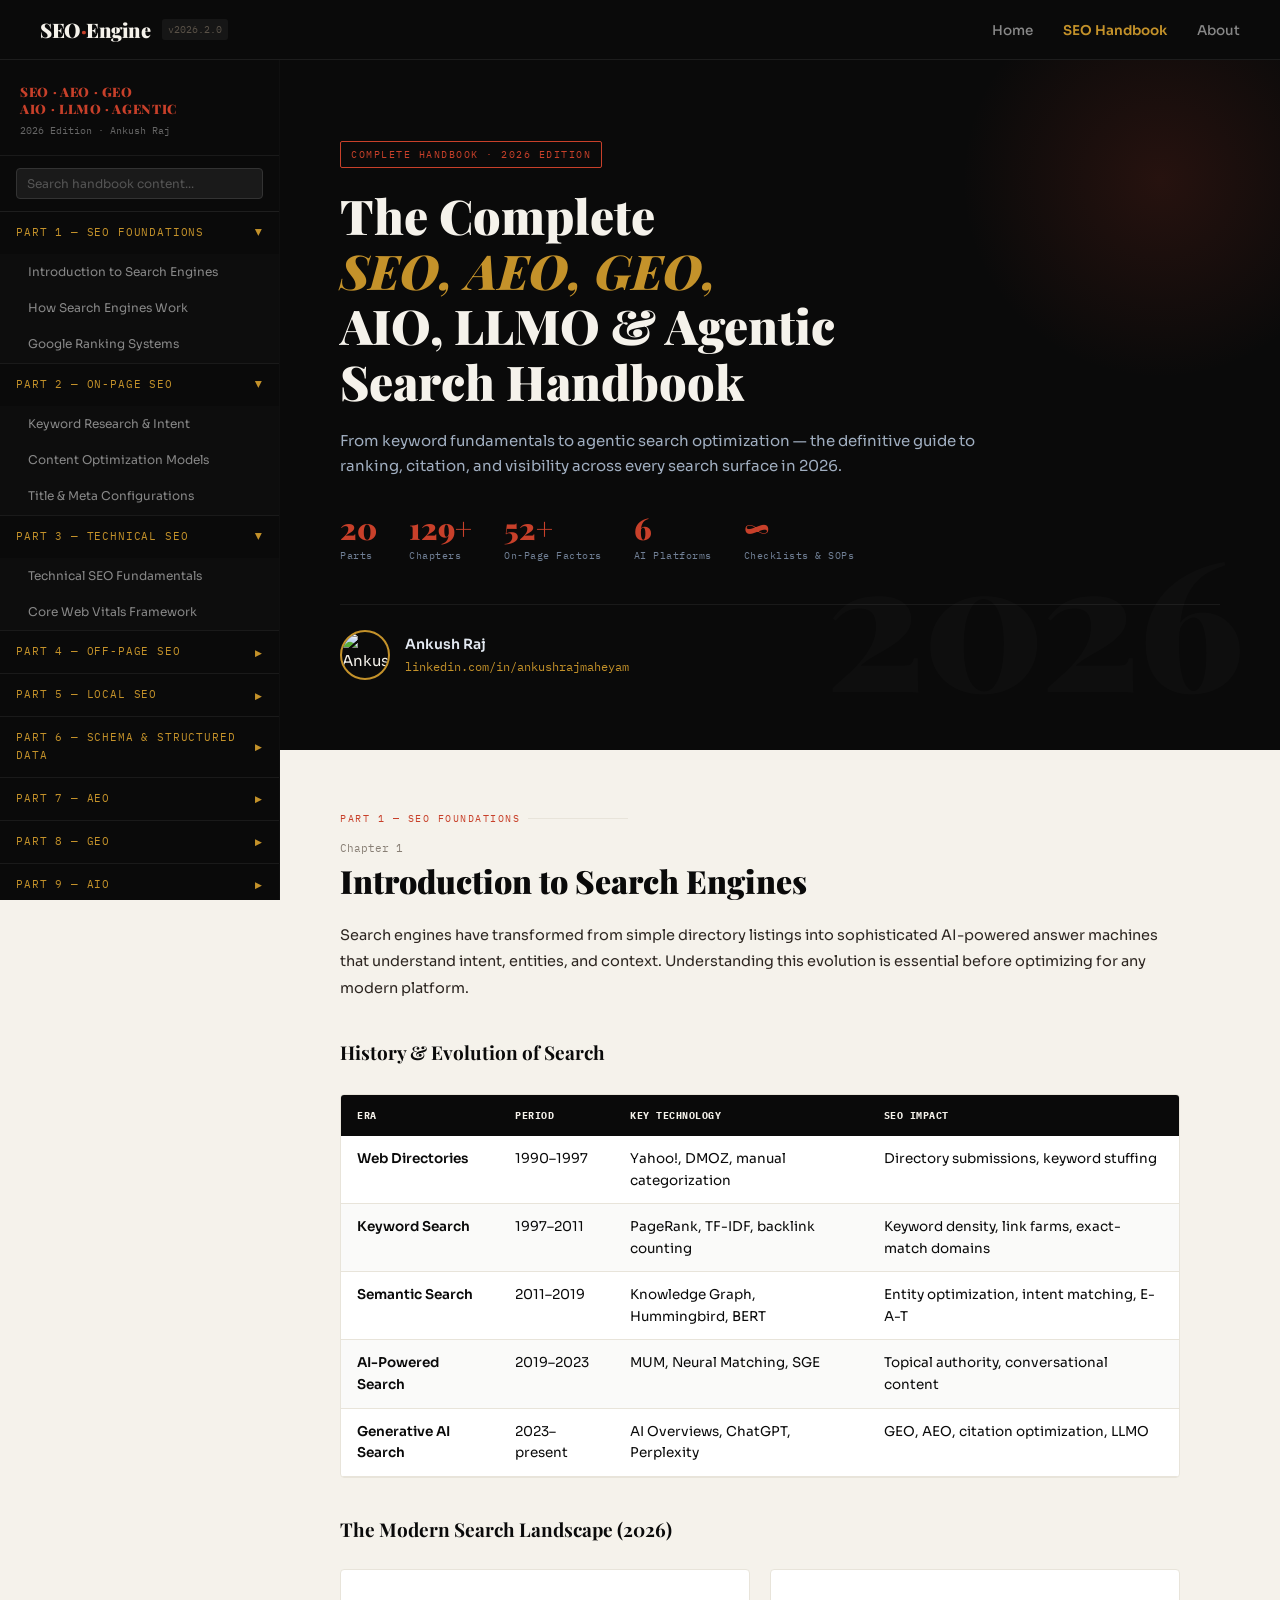
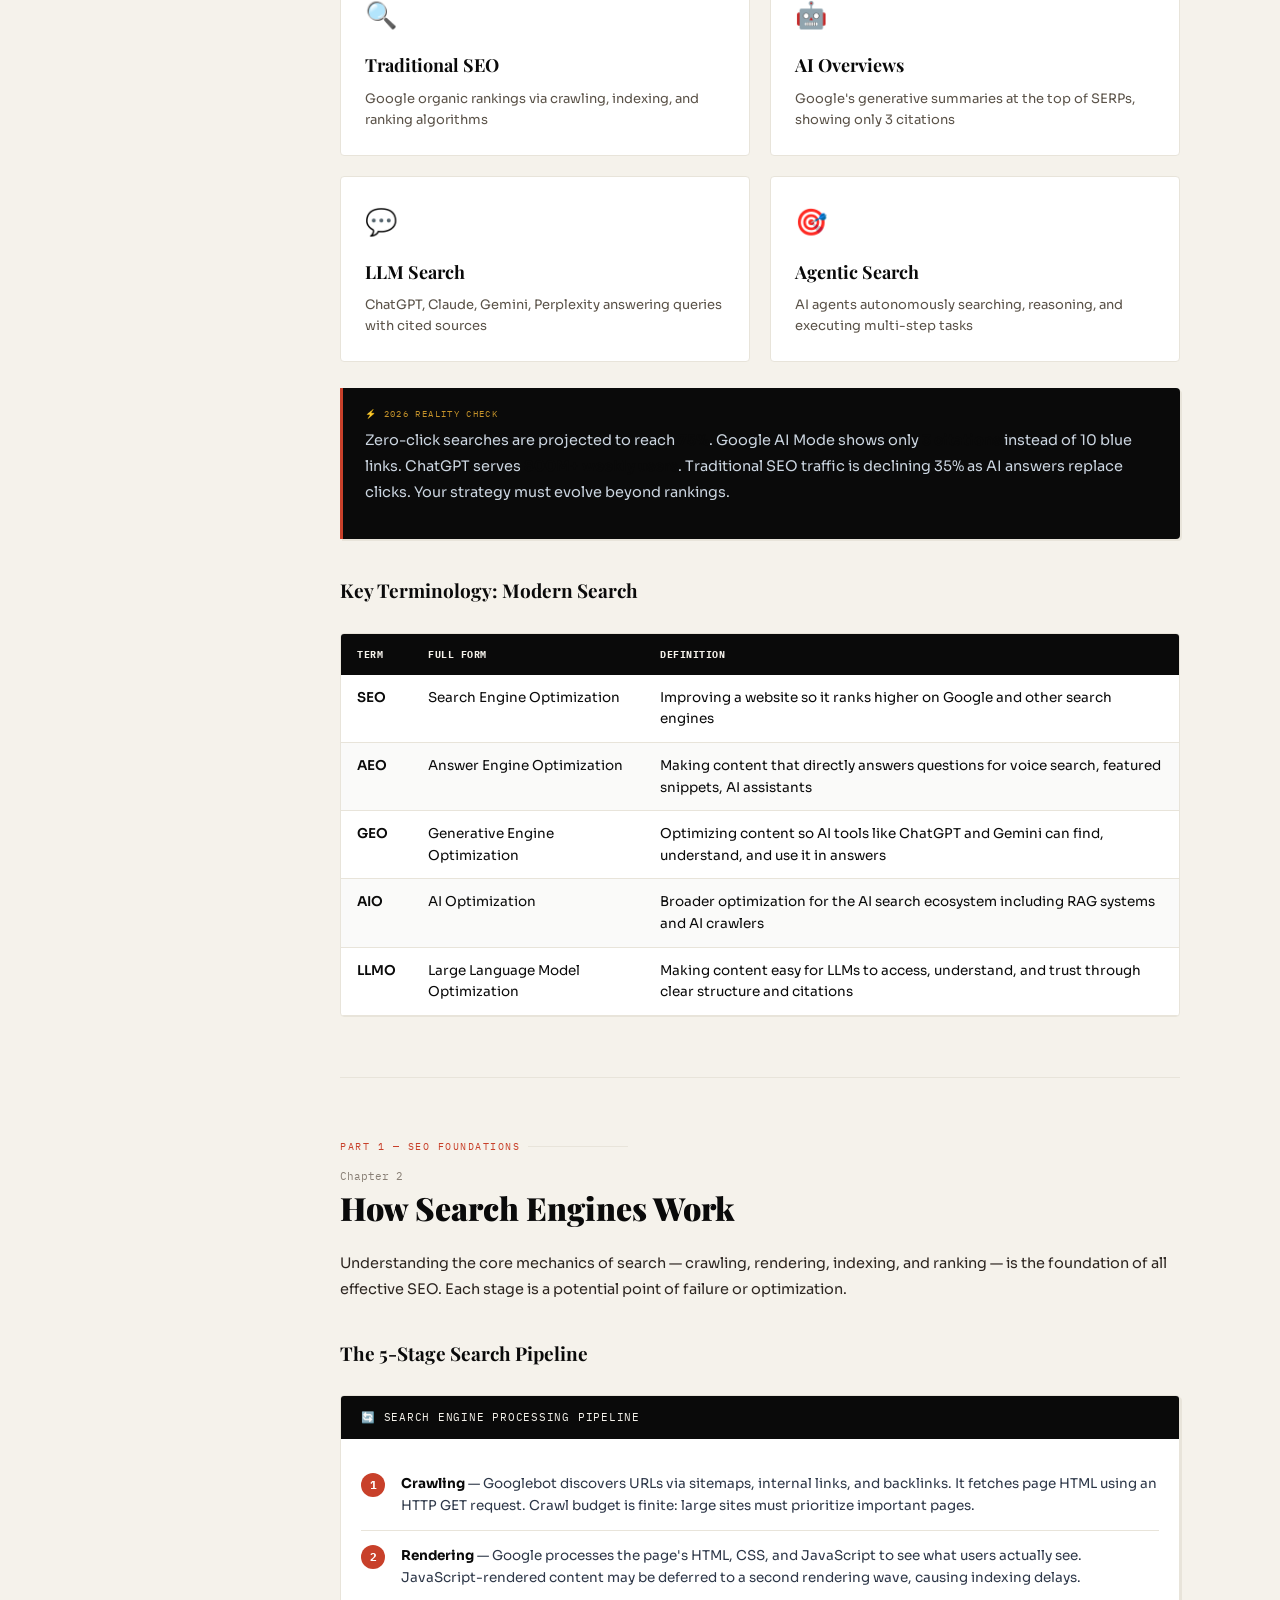
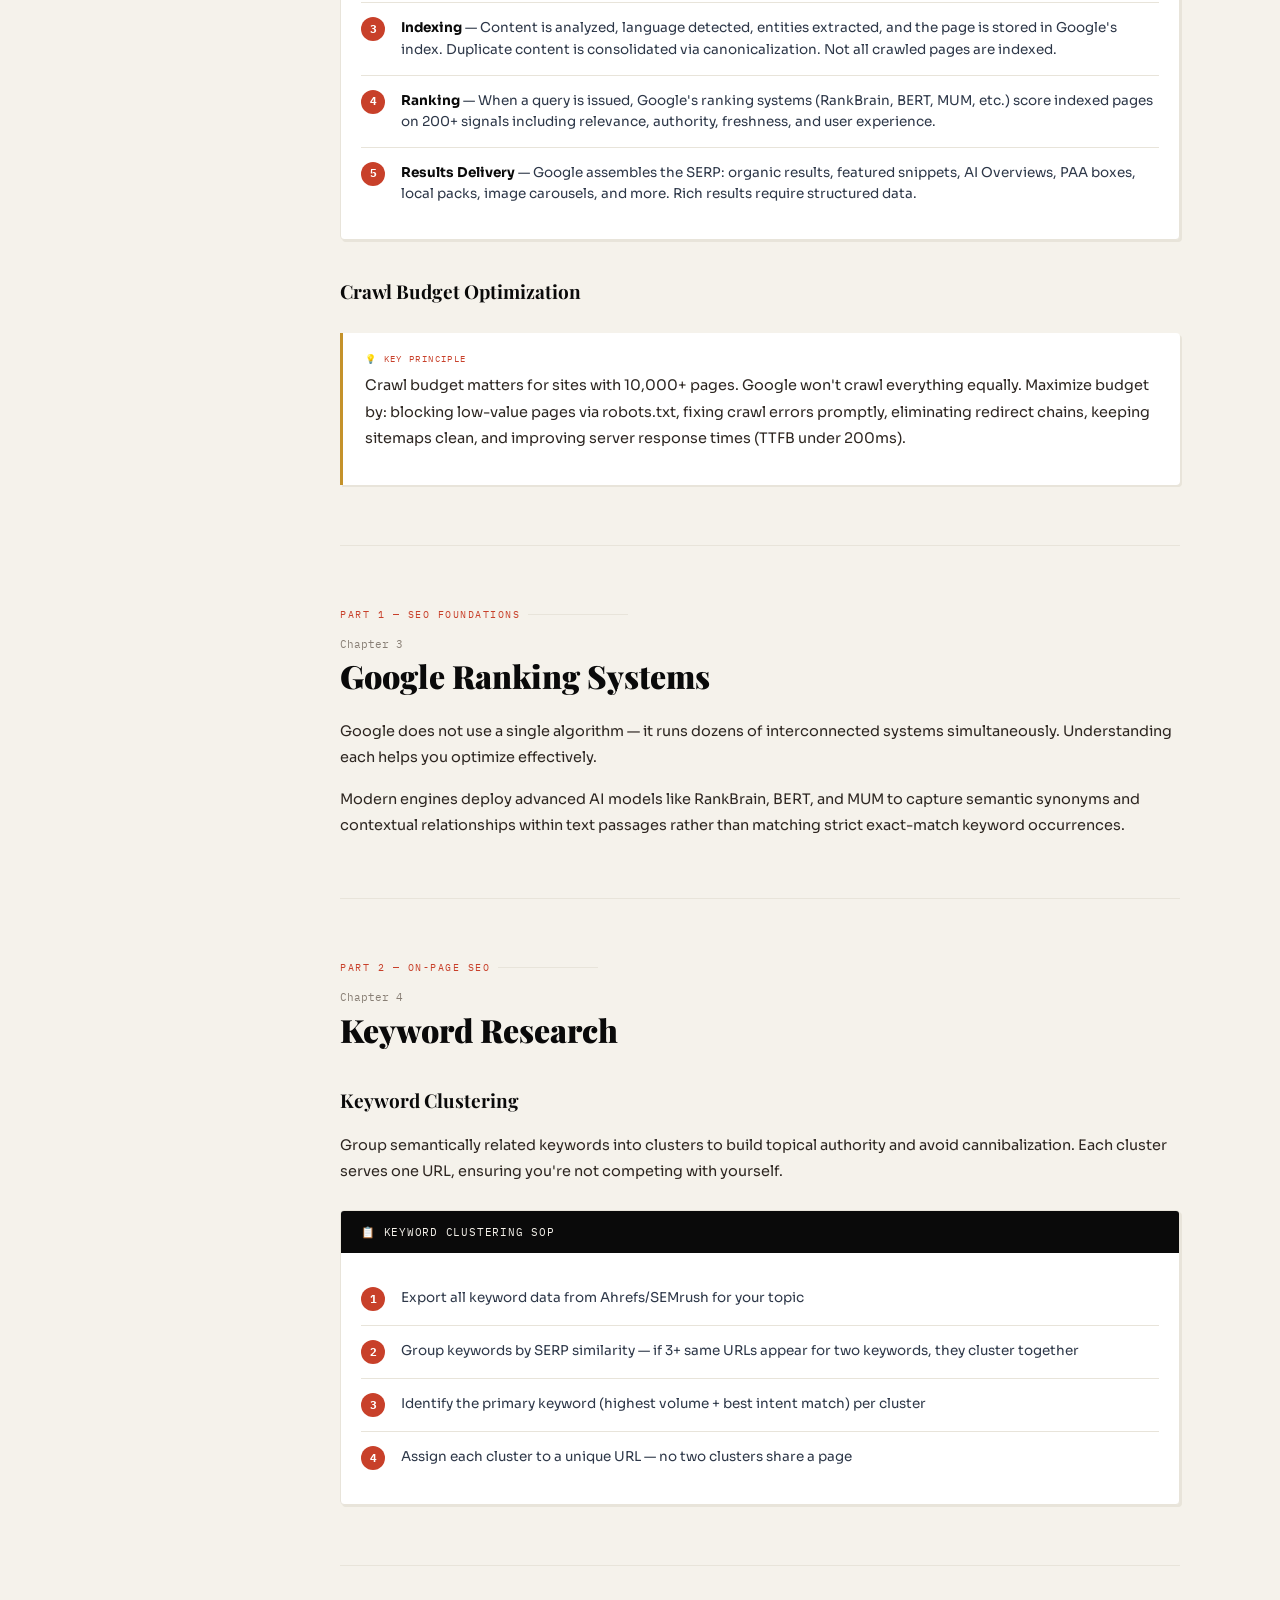
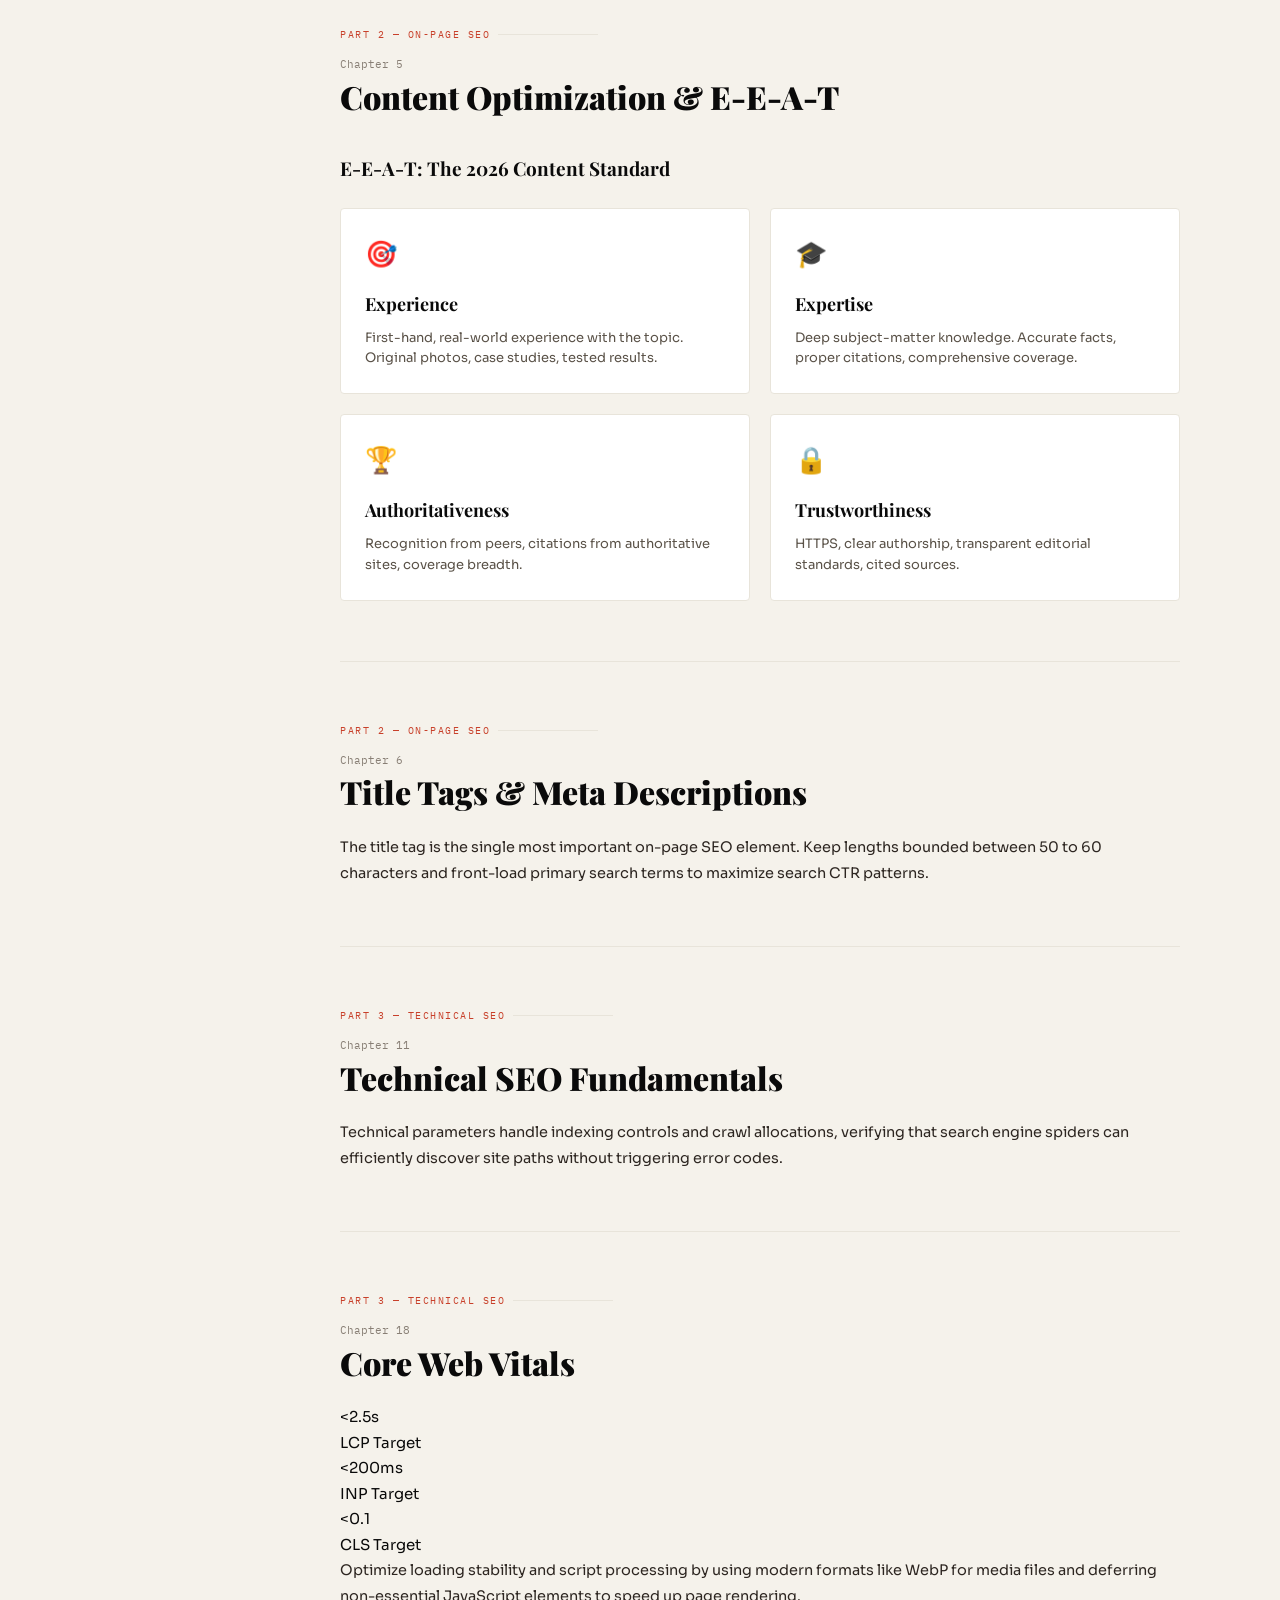
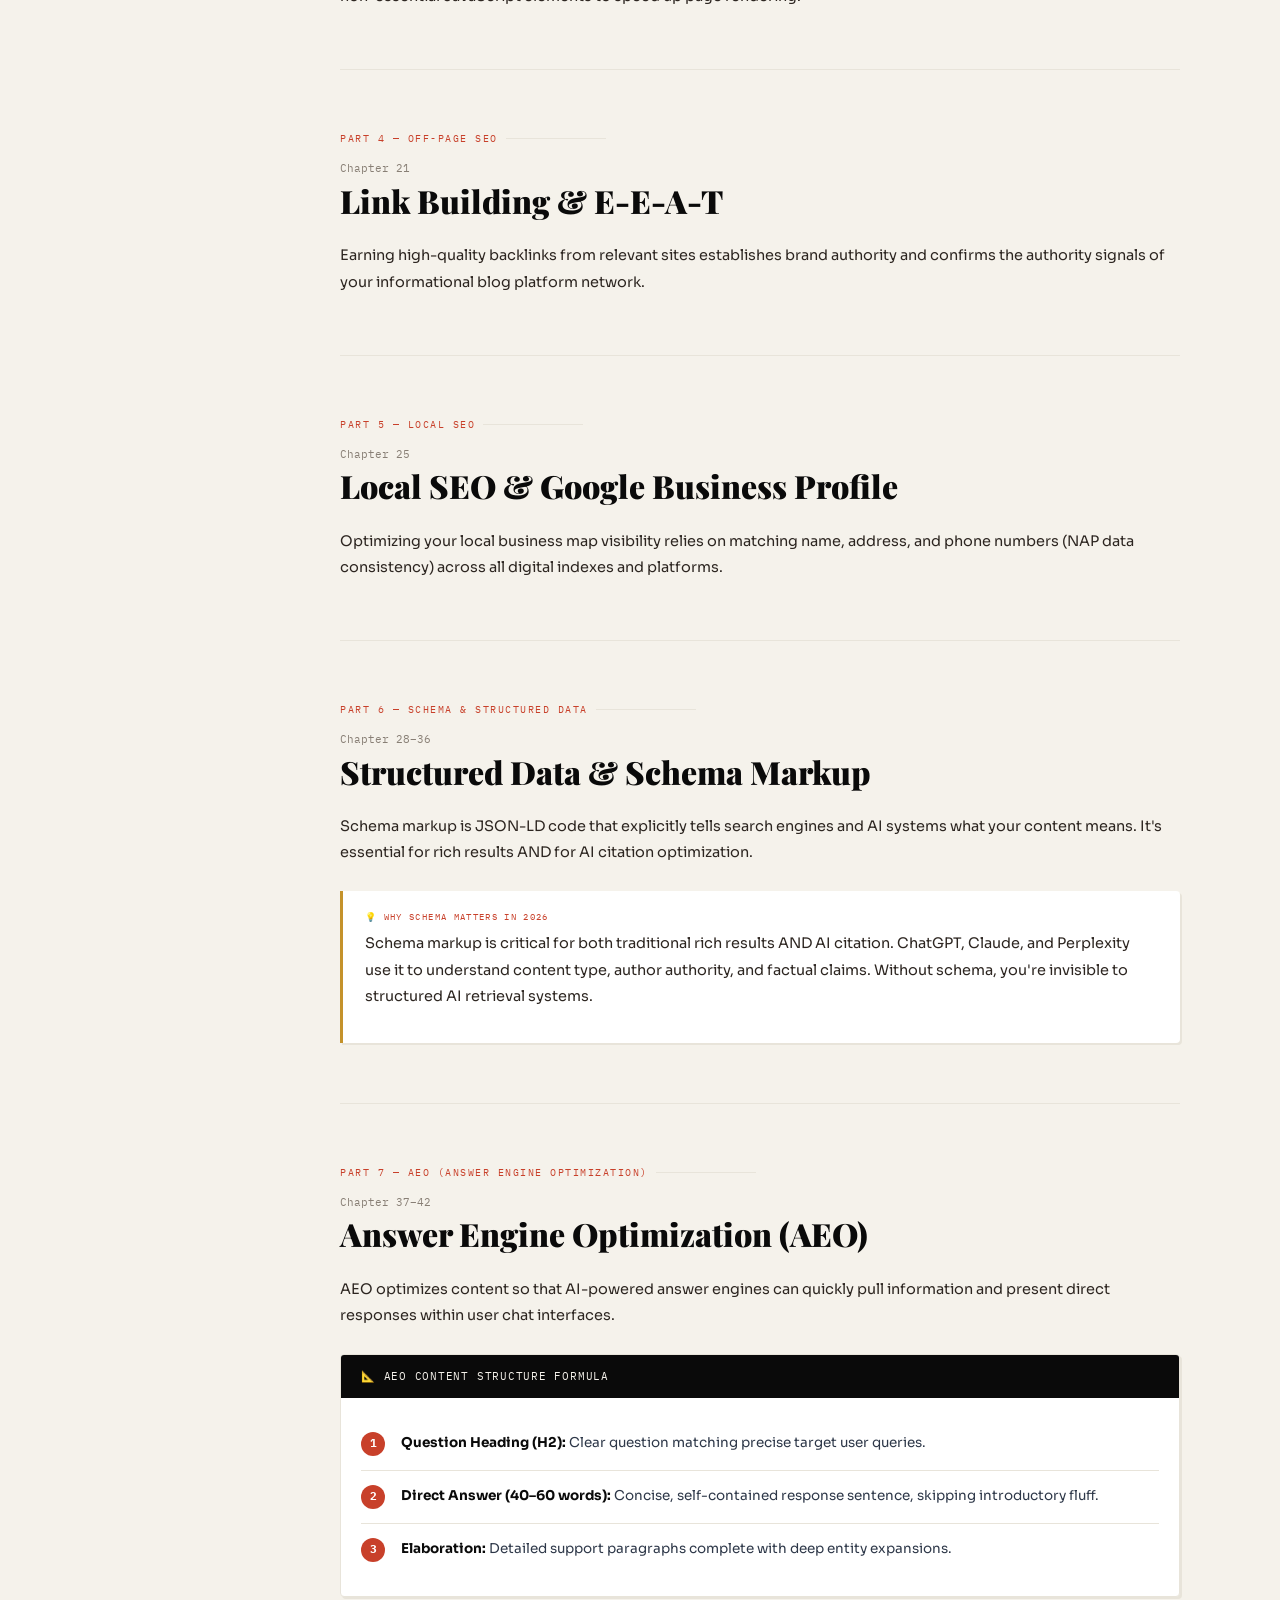
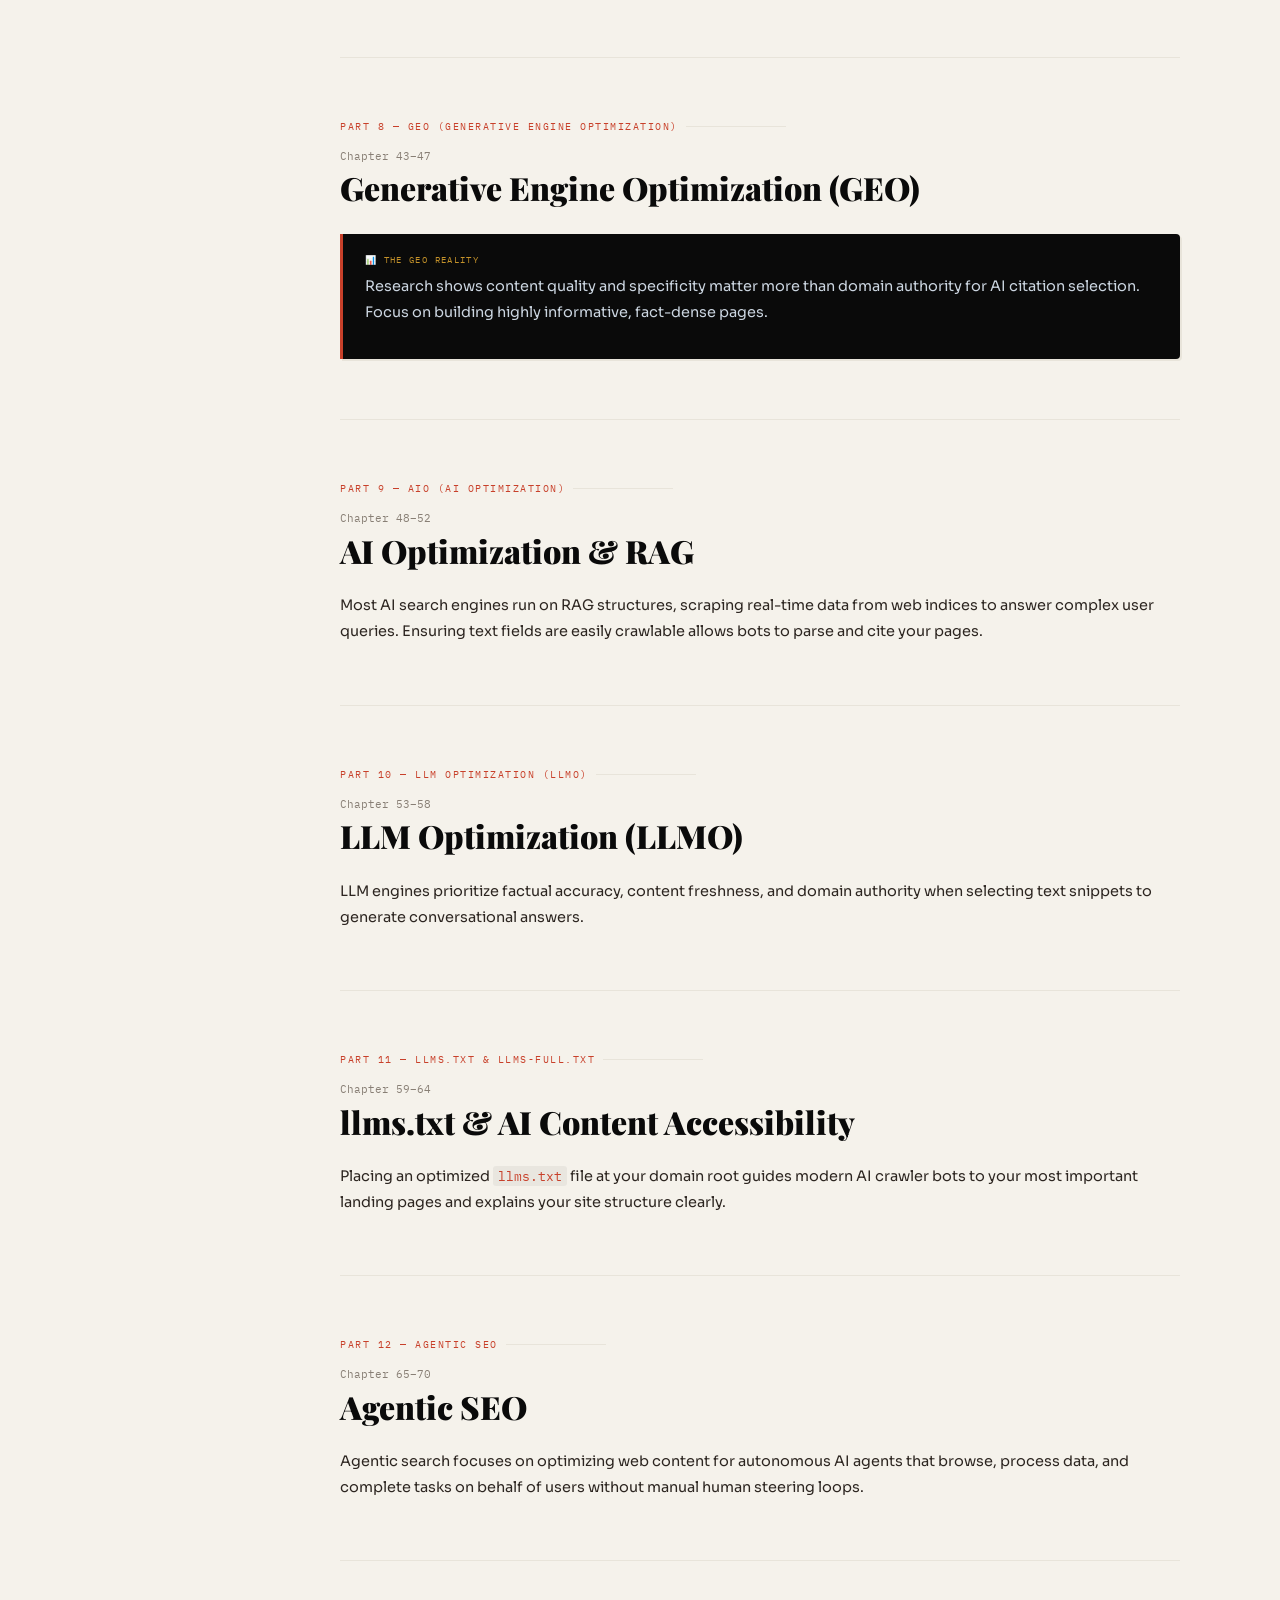
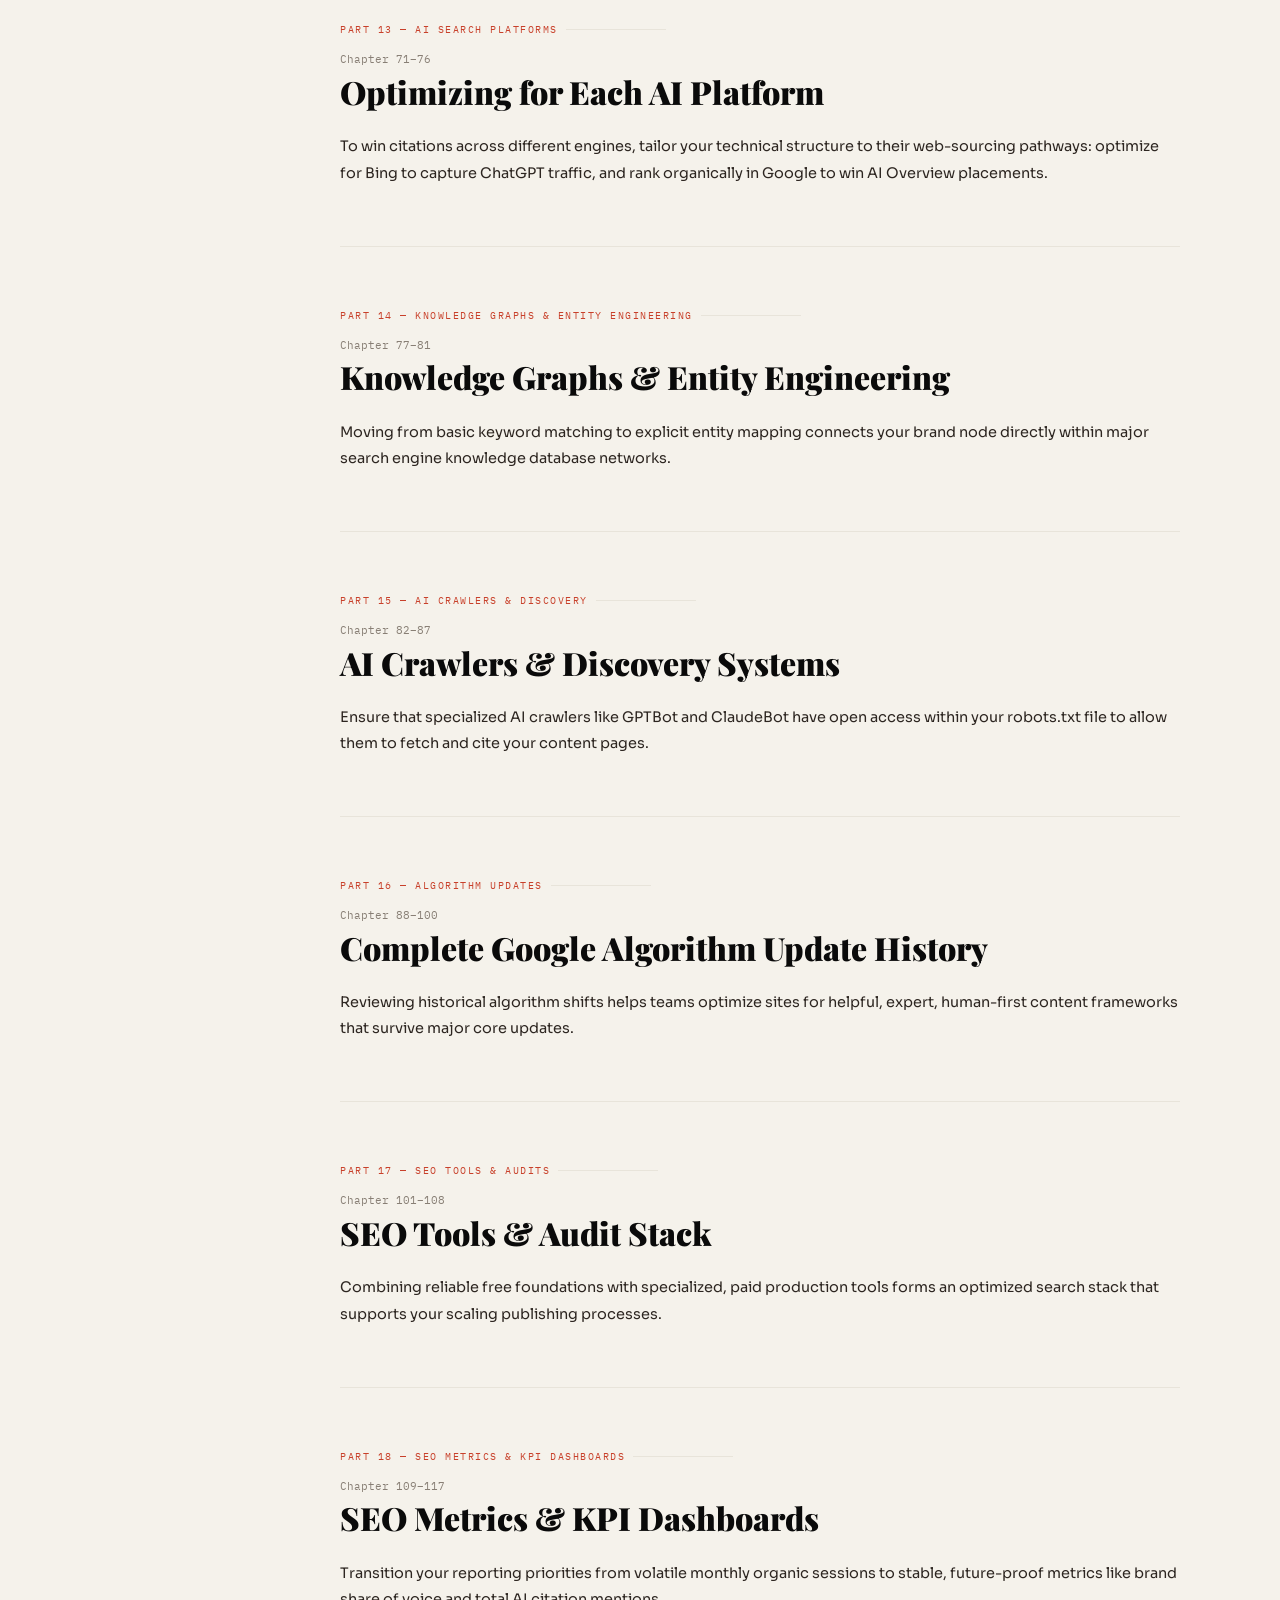
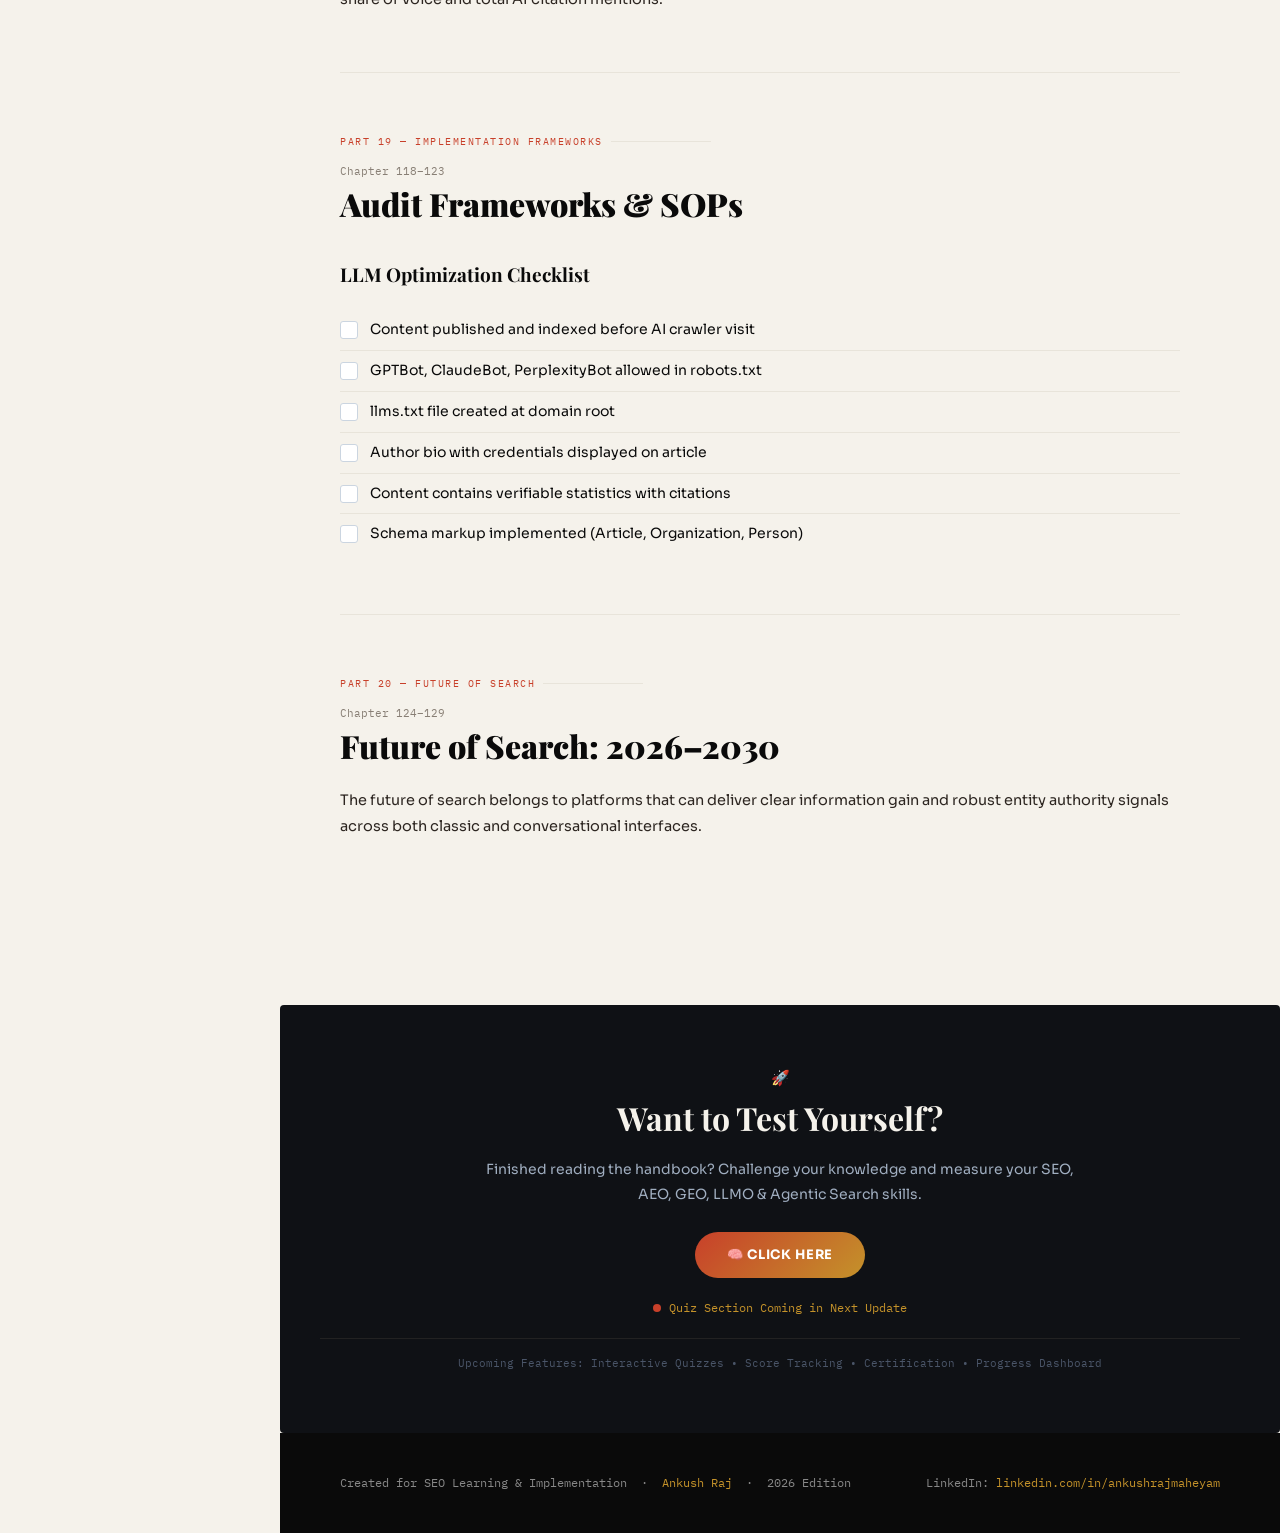
==== seo-handbook.html @ 00f5a918 "change theme" ====
<!DOCTYPE html>
<html lang="en">
<head>
    <meta charset="UTF-8">
    <meta name="viewport" content="width=device-width, initial-scale=1.0">
    <title>The Complete SEO, AEO, GEO, AIO, LLMO & Agentic Search Handbook 2026 | Ankush Raj</title>
    <link href="https://fonts.googleapis.com/css2?family=Playfair+Display:ital,wght@0,400;0,700;0,900;1,400&family=IBM+Plex+Mono:wght@400;500&family=Sora:wght@300;400;500;600;700&display=swap" rel="stylesheet">
    <link rel="stylesheet" href="style.css">
</head>
<body class="handbook-page">

    <div id="progress-bar"></div>

    <nav class="global-navbar">
        <div class="nav-brand-group">
            <span class="nav-logo-text">SEO<span class="dot">·</span>Engine</span>
            <span class="nav-version">v2026.2.0</span>
        </div>
        <ul class="global-nav-links">
            <li><a href="index.html" class="global-nav-item">Home</a></li>
            <li><a href="seo-handbook.html" class="global-nav-item active">SEO Handbook</a></li>
            <li><a href="index.html#about-section" class="global-nav-item">About</a></li>
        </ul>
    </nav>

    <button id="menu-toggle" aria-label="Toggle Side Menu Links">
        <span></span><span></span><span></span>
    </button>

    <nav id="sidebar">
        <div class="sidebar-brand">
            <div class="brand-title">SEO · AEO · GEO<br>AIO · LLMO · Agentic</div>
            <div class="brand-sub">2026 Edition · Ankush Raj</div>
        </div>

        <div class="search-box">
            <input type="text" id="search-input" placeholder="Search handbook content..." autocomplete="off">
        </div>

        <div class="nav-section" id="nav-section"></div>

        <div class="sidebar-footer">
            <a href="https://www.linkedin.com/in/ankushrajmaheyam/" target="_blank">Ankush Raj</a> · SEO Expert<br>
            Created for SEO Learning &amp; Implementation
        </div>
    </nav>

    <div id="main">
        
        <section id="hero">
            <div class="hero-badge">Complete Handbook · 2026 Edition</div>
            <h1 class="hero-title">The Complete<br><em>SEO, AEO, GEO,</em><br>AIO, LLMO &amp; Agentic<br>Search Handbook</h1>
            <p class="hero-sub">From keyword fundamentals to agentic search optimization — the definitive guide to ranking, citation, and visibility across every search surface in 2026.</p>

            <div class="hero-stats">
                <div class="stat"><span class="stat-num">20</span><span class="stat-label">Parts</span></div>
                <div class="stat"><span class="stat-num">129+</span><span class="stat-label">Chapters</span></div>
                <div class="stat"><span class="stat-num">52+</span><span class="stat-label">On-Page Factors</span></div>
                <div class="stat"><span class="stat-num">6</span><span class="stat-label">AI Platforms</span></div>
                <div class="stat"><span class="stat-num">∞</span><span class="stat-label">Checklists &amp; SOPs</span></div>
            </div>

            <div class="hero-author">
                <div class="author-avatar">
                    <img src="https://media.licdn.com/dms/image/v2/D5603AQFAvQRUrhiC1w/profile-displayphoto-crop_800_800/B56ZiJwnmGHUAQ-/0/1754657882641?e=1782345600&v=beta&t=8ea264BPOwIt6_kTReUZCc2hQe7GClLJiHCP5jzq6Fw" alt="Ankush Raj" class="author-image">
                </div>
                <div class="author-info">
                    <div class="author-name">Ankush Raj</div>
                    <a class="author-link" href="https://www.linkedin.com/in/ankushrajmaheyam/" target="_blank">linkedin.com/in/ankushrajmaheyam</a>
                </div>
            </div>
        </section>

        <div id="content">

            <div class="chapter" id="ch1" data-part="1" data-title="Introduction to Search Engines">
                <div class="part-label">Part 1 — SEO Foundations</div>
                <div class="chapter-num">Chapter 1</div>
                <h2 class="chapter-title">Introduction to Search Engines</h2>
                <p>Search engines have transformed from simple directory listings into sophisticated AI-powered answer machines that understand intent, entities, and context. Understanding this evolution is essential before optimizing for any modern platform.</p>

                <h3>History &amp; Evolution of Search</h3>
                <div class="table-wrap">
                    <table>
                        <thead><tr><th>Era</th><th>Period</th><th>Key Technology</th><th>SEO Impact</th></tr></thead>
                        <tbody>
                            <tr><td>Web Directories</td><td>1990–1997</td><td>Yahoo!, DMOZ, manual categorization</td><td>Directory submissions, keyword stuffing</td></tr>
                            <tr><td>Keyword Search</td><td>1997–2011</td><td>PageRank, TF-IDF, backlink counting</td><td>Keyword density, link farms, exact-match domains</td></tr>
                            <tr><td>Semantic Search</td><td>2011–2019</td><td>Knowledge Graph, Hummingbird, BERT</td><td>Entity optimization, intent matching, E-A-T</td></tr>
                            <tr><td>AI-Powered Search</td><td>2019–2023</td><td>MUM, Neural Matching, SGE</td><td>Topical authority, conversational content</td></tr>
                            <tr><td>Generative AI Search</td><td>2023–present</td><td>AI Overviews, ChatGPT, Perplexity</td><td>GEO, AEO, citation optimization, LLMO</td></tr>
                        </tbody>
                    </table>
                </div>

                <h3>The Modern Search Landscape (2026)</h3>
                <div class="card-grid">
                    <div class="card"><div class="card-icon">🔍</div><div class="card-title">Traditional SEO</div><div class="card-desc">Google organic rankings via crawling, indexing, and ranking algorithms</div></div>
                    <div class="card"><div class="card-icon">🤖</div><div class="card-title">AI Overviews</div><div class="card-desc">Google's generative summaries at the top of SERPs, showing only 3 citations</div></div>
                    <div class="card"><div class="card-icon">💬</div><div class="card-title">LLM Search</div><div class="card-desc">ChatGPT, Claude, Gemini, Perplexity answering queries with cited sources</div></div>
                    <div class="card"><div class="card-icon">🎯</div><div class="card-title">Agentic Search</div><div class="card-desc">AI agents autonomously searching, reasoning, and executing multi-step tasks</div></div>
                </div>

                <div class="callout ink">
                    <div class="callout-label">⚡ 2026 Reality Check</div>
                    <p>Zero-click searches are projected to reach <strong>75%</strong>. Google AI Mode shows only <strong>3 citations</strong> instead of 10 blue links. ChatGPT serves <strong>800M+ weekly users</strong>. Traditional SEO traffic is declining 35% as AI answers replace clicks. Your strategy must evolve beyond rankings.</p>
                </div>

                <h3>Key Terminology: Modern Search</h3>
                <div class="table-wrap">
                    <table>
                        <thead><tr><th>Term</th><th>Full Form</th><th>Definition</th></tr></thead>
                        <tbody>
                            <tr><td>SEO</td><td>Search Engine Optimization</td><td>Improving a website so it ranks higher on Google and other search engines</td></tr>
                            <tr><td>AEO</td><td>Answer Engine Optimization</td><td>Making content that directly answers questions for voice search, featured snippets, AI assistants</td></tr>
                            <tr><td>GEO</td><td>Generative Engine Optimization</td><td>Optimizing content so AI tools like ChatGPT and Gemini can find, understand, and use it in answers</td></tr>
                            <tr><td>AIO</td><td>AI Optimization</td><td>Broader optimization for the AI search ecosystem including RAG systems and AI crawlers</td></tr>
                            <tr><td>LLMO</td><td>Large Language Model Optimization</td><td>Making content easy for LLMs to access, understand, and trust through clear structure and citations</td></tr>
                        </tbody>
                    </table>
                </div>
            </div>

            <div class="chapter" id="ch2" data-part="1" data-title="How Search Engines Work">
                <div class="part-label">Part 1 — SEO Foundations</div>
                <div class="chapter-num">Chapter 2</div>
                <h2 class="chapter-title">How Search Engines Work</h2>
                <p>Understanding the core mechanics of search — crawling, rendering, indexing, and ranking — is the foundation of all effective SEO. Each stage is a potential point of failure or optimization.</p>

                <h3>The 5-Stage Search Pipeline</h3>
                <div class="sop">
                    <div class="sop-header">🔄 Search Engine Processing Pipeline</div>
                    <div class="sop-body">
                        <div class="sop-step"><div class="sop-num">1</div><div class="sop-text"><strong>Crawling</strong> — Googlebot discovers URLs via sitemaps, internal links, and backlinks. It fetches page HTML using an HTTP GET request. Crawl budget is finite: large sites must prioritize important pages.</div></div>
                        <div class="sop-step"><div class="sop-num">2</div><div class="sop-text"><strong>Rendering</strong> — Google processes the page's HTML, CSS, and JavaScript to see what users actually see. JavaScript-rendered content may be deferred to a second rendering wave, causing indexing delays.</div></div>
                        <div class="sop-step"><div class="sop-num">3</div><div class="sop-text"><strong>Indexing</strong> — Content is analyzed, language detected, entities extracted, and the page is stored in Google's index. Duplicate content is consolidated via canonicalization. Not all crawled pages are indexed.</div></div>
                        <div class="sop-step"><div class="sop-num">4</div><div class="sop-text"><strong>Ranking</strong> — When a query is issued, Google's ranking systems (RankBrain, BERT, MUM, etc.) score indexed pages on 200+ signals including relevance, authority, freshness, and user experience.</div></div>
                        <div class="sop-step"><div class="sop-num">5</div><div class="sop-text"><strong>Results Delivery</strong> — Google assembles the SERP: organic results, featured snippets, AI Overviews, PAA boxes, local packs, image carousels, and more. Rich results require structured data.</div></div>
                    </div>
                </div>

                <h3>Crawl Budget Optimization</h3>
                <div class="callout gold">
                    <div class="callout-label">💡 Key Principle</div>
                    <p>Crawl budget matters for sites with 10,000+ pages. Google won't crawl everything equally. Maximize budget by: blocking low-value pages via robots.txt, fixing crawl errors promptly, eliminating redirect chains, keeping sitemaps clean, and improving server response times (TTFB under 200ms).</p>
                </div>
            </div>

            <div class="chapter" id="ch3" data-part="1" data-title="Google Ranking Systems">
                <div class="part-label">Part 1 — SEO Foundations</div>
                <div class="chapter-num">Chapter 3</div>
                <h2 class="chapter-title">Google Ranking Systems</h2>
                <p>Google does not use a single algorithm — it runs dozens of interconnected systems simultaneously. Understanding each helps you optimize effectively.</p>
                <p>Modern engines deploy advanced AI models like RankBrain, BERT, and MUM to capture semantic synonyms and contextual relationships within text passages rather than matching strict exact-match keyword occurrences.</p>
            </div>

            <div class="chapter" id="ch4" data-part="2" data-title="Keyword Research">
                <div class="part-label">Part 2 — On-Page SEO</div>
                <div class="chapter-num">Chapter 4</div>
                <h2 class="chapter-title">Keyword Research</h2>
                <h3>Keyword Clustering</h3>
                <p>Group semantically related keywords into clusters to build topical authority and avoid cannibalization. Each cluster serves one URL, ensuring you're not competing with yourself.</p>
                <div class="sop">
                    <div class="sop-header">📋 Keyword Clustering SOP</div>
                    <div class="sop-body">
                        <div class="sop-step"><div class="sop-num">1</div><div class="sop-text">Export all keyword data from Ahrefs/SEMrush for your topic</div></div>
                        <div class="sop-step"><div class="sop-num">2</div><div class="sop-text">Group keywords by SERP similarity — if 3+ same URLs appear for two keywords, they cluster together</div></div>
                        <div class="sop-step"><div class="sop-num">3</div><div class="sop-text">Identify the primary keyword (highest volume + best intent match) per cluster</div></div>
                        <div class="sop-step"><div class="sop-num">4</div><div class="sop-text">Assign each cluster to a unique URL — no two clusters share a page</div></div>
                    </div>
                </div>
            </div>

            <div class="chapter" id="ch5" data-part="2" data-title="Content Optimization &amp; E-E-A-T">
                <div class="part-label">Part 2 — On-Page SEO</div>
                <div class="chapter-num">Chapter 5</div>
                <h2 class="chapter-title">Content Optimization &amp; E-E-A-T</h2>
                <h3>E-E-A-T: The 2026 Content Standard</h3>
                <div class="card-grid">
                    <div class="card"><div class="card-icon">🎯</div><div class="card-title">Experience</div><div class="card-desc">First-hand, real-world experience with the topic. Original photos, case studies, tested results.</div></div>
                    <div class="card"><div class="card-icon">🎓</div><div class="card-title">Expertise</div><div class="card-desc">Deep subject-matter knowledge. Accurate facts, proper citations, comprehensive coverage.</div></div>
                    <div class="card"><div class="card-icon">🏆</div><div class="card-title">Authoritativeness</div><div class="card-desc">Recognition from peers, citations from authoritative sites, coverage breadth.</div></div>
                    <div class="card"><div class="card-icon">🔒</div><div class="card-title">Trustworthiness</div><div class="card-desc">HTTPS, clear authorship, transparent editorial standards, cited sources.</div></div>
                </div>
            </div>

            <div class="chapter" id="ch6" data-part="2" data-title="Title Tags &amp; Meta Descriptions">
                <div class="part-label">Part 2 — On-Page SEO</div>
                <div class="chapter-num">Chapter 6</div>
                <h2 class="chapter-title">Title Tags &amp; Meta Descriptions</h2>
                <p>The title tag is the single most important on-page SEO element. Keep lengths bounded between 50 to 60 characters and front-load primary search terms to maximize search CTR patterns.</p>
            </div>

            <div class="chapter" id="ch11" data-part="3" data-title="Technical SEO Fundamentals">
                <div class="part-label">Part 3 — Technical SEO</div>
                <div class="chapter-num">Chapter 11</div>
                <h2 class="chapter-title">Technical SEO Fundamentals</h2>
                <p>Technical parameters handle indexing controls and crawl allocations, verifying that search engine spiders can efficiently discover site paths without triggering error codes.</p>
            </div>

            <div class="chapter" id="ch18" data-part="3" data-title="Core Web Vitals (LCP/INP/CLS)">
                <div class="part-label">Part 3 — Technical SEO</div>
                <div class="chapter-num">Chapter 18</div>
                <h2 class="chapter-title">Core Web Vitals</h2>
                <div class="kpi-grid">
                    <div class="kpi-card"><div class="kpi-value">&lt;2.5s</div><div class="kpi-label">LCP Target</div></div>
                    <div class="kpi-card"><div class="kpi-value">&lt;200ms</div><div class="kpi-label">INP Target</div></div>
                    <div class="kpi-card"><div class="kpi-value">&lt;0.1</div><div class="kpi-label">CLS Target</div></div>
                </div>
                <p>Optimize loading stability and script processing by using modern formats like WebP for media files and deferring non-essential JavaScript elements to speed up page rendering.</p>
            </div>

            <div class="chapter" id="ch21" data-part="4" data-title="Link Building &amp; E-E-A-T">
                <div class="part-label">Part 4 — Off-Page SEO</div>
                <div class="chapter-num">Chapter 21</div>
                <h2 class="chapter-title">Link Building &amp; E-E-A-T</h2>
                <p>Earning high-quality backlinks from relevant sites establishes brand authority and confirms the authority signals of your informational blog platform network.</p>
            </div>

            <div class="chapter" id="ch25" data-part="5" data-title="Google Business Profile &amp; Local SEO">
                <div class="part-label">Part 5 — Local SEO</div>
                <div class="chapter-num">Chapter 25</div>
                <h2 class="chapter-title">Local SEO &amp; Google Business Profile</h2>
                <p>Optimizing your local business map visibility relies on matching name, address, and phone numbers (NAP data consistency) across all digital indexes and platforms.</p>
            </div>

            <div class="chapter" id="ch28" data-part="6" data-title="Structured Data &amp; Schema Markup">
                <div class="part-label">Part 6 — Schema &amp; Structured Data</div>
                <div class="chapter-num">Chapter 28–36</div>
                <h2 class="chapter-title">Structured Data &amp; Schema Markup</h2>
                <p>Schema markup is JSON-LD code that explicitly tells search engines and AI systems what your content means. It's essential for rich results AND for AI citation optimization.</p>
                <div class="callout gold">
                    <div class="callout-label">💡 Why Schema Matters in 2026</div>
                    <p>Schema markup is critical for both traditional rich results AND AI citation. ChatGPT, Claude, and Perplexity use it to understand content type, author authority, and factual claims. Without schema, you're invisible to structured AI retrieval systems.</p>
                </div>
            </div>

            <div class="chapter" id="ch37" data-part="7" data-title="Answer Engine Optimization">
                <div class="part-label">Part 7 — AEO (Answer Engine Optimization)</div>
                <div class="chapter-num">Chapter 37–42</div>
                <h2 class="chapter-title">Answer Engine Optimization (AEO)</h2>
                <p>AEO optimizes content so that AI-powered answer engines can quickly pull information and present direct responses within user chat interfaces.</p>
                <div class="sop">
                    <div class="sop-header">📐 AEO Content Structure Formula</div>
                    <div class="sop-body">
                        <div class="sop-step"><div class="sop-num">1</div><div class="sop-text"><strong>Question Heading (H2):</strong> Clear question matching precise target user queries.</div></div>
                        <div class="sop-step"><div class="sop-num">2</div><div class="sop-text"><strong>Direct Answer (40–60 words):</strong> Concise, self-contained response sentence, skipping introductory fluff.</div></div>
                        <div class="sop-step"><div class="sop-num">3</div><div class="sop-text"><strong>Elaboration:</strong> Detailed support paragraphs complete with deep entity expansions.</div></div>
                    </div>
                </div>
            </div>

            <div class="chapter" id="ch43" data-part="8" data-title="Generative Engine Optimization">
                <div class="part-label">Part 8 — GEO (Generative Engine Optimization)</div>
                <div class="chapter-num">Chapter 43–47</div>
                <h2 class="chapter-title">Generative Engine Optimization (GEO)</h2>
                <div class="callout ink">
                    <div class="callout-label">📊 The GEO Reality</div>
                    <p>Research shows content quality and specificity matter more than domain authority for AI citation selection. Focus on building highly informative, fact-dense pages.</p>
                </div>
            </div>

            <div class="chapter" id="ch48" data-part="9" data-title="AI Optimization &amp; RAG">
                <div class="part-label">Part 9 — AIO (AI Optimization)</div>
                <div class="chapter-num">Chapter 48–52</div>
                <h2 class="chapter-title">AI Optimization &amp; RAG</h2>
                <p>Most AI search engines run on RAG structures, scraping real-time data from web indices to answer complex user queries. Ensuring text fields are easily crawlable allows bots to parse and cite your pages.</p>
            </div>

            <div class="chapter" id="ch53" data-part="10" data-title="LLM Optimization">
                <div class="part-label">Part 10 — LLM Optimization (LLMO)</div>
                <div class="chapter-num">Chapter 53–58</div>
                <h2 class="chapter-title">LLM Optimization (LLMO)</h2>
                <p>LLM engines prioritize factual accuracy, content freshness, and domain authority when selecting text snippets to generate conversational answers.</p>
            </div>

            <div class="chapter" id="ch59" data-part="11" data-title="llms.txt &amp; AI Accessibility">
                <div class="part-label">Part 11 — llms.txt &amp; llms-full.txt</div>
                <div class="chapter-num">Chapter 59–64</div>
                <h2 class="chapter-title">llms.txt &amp; AI Content Accessibility</h2>
                <p>Placing an optimized <code>llms.txt</code> file at your domain root guides modern AI crawler bots to your most important landing pages and explains your site structure clearly.</p>
            </div>

            <div class="chapter" id="ch65" data-part="12" data-title="Agentic SEO">
                <div class="part-label">Part 12 — Agentic SEO</div>
                <div class="chapter-num">Chapter 65–70</div>
                <h2 class="chapter-title">Agentic SEO</h2>
                <p>Agentic search focuses on optimizing web content for autonomous AI agents that browse, process data, and complete tasks on behalf of users without manual human steering loops.</p>
            </div>

            <div class="chapter" id="ch71" data-part="13" data-title="Optimizing for AI Platforms">
                <div class="part-label">Part 13 — AI Search Platforms</div>
                <div class="chapter-num">Chapter 71–76</div>
                <h2 class="chapter-title">Optimizing for Each AI Platform</h2>
                <p>To win citations across different engines, tailor your technical structure to their web-sourcing pathways: optimize for Bing to capture ChatGPT traffic, and rank organically in Google to win AI Overview placements.</p>
            </div>

            <div class="chapter" id="ch77" data-part="14" data-title="Knowledge Graphs &amp; Entity Engineering">
                <div class="part-label">Part 14 — Knowledge Graphs &amp; Entity Engineering</div>
                <div class="chapter-num">Chapter 77–81</div>
                <h2 class="chapter-title">Knowledge Graphs &amp; Entity Engineering</h2>
                <p>Moving from basic keyword matching to explicit entity mapping connects your brand node directly within major search engine knowledge database networks.</p>
            </div>

            <div class="chapter" id="ch82" data-part="15" data-title="AI Crawlers &amp; Discovery">
                <div class="part-label">Part 15 — AI Crawlers &amp; Discovery</div>
                <div class="chapter-num">Chapter 82–87</div>
                <h2 class="chapter-title">AI Crawlers &amp; Discovery Systems</h2>
                <p>Ensure that specialized AI crawlers like GPTBot and ClaudeBot have open access within your robots.txt file to allow them to fetch and cite your content pages.</p>
            </div>

            <div class="chapter" id="ch88" data-part="16" data-title="Complete Google Update History">
                <div class="part-label">Part 16 — Algorithm Updates</div>
                <div class="chapter-num">Chapter 88–100</div>
                <h2 class="chapter-title">Complete Google Algorithm Update History</h2>
                <p>Reviewing historical algorithm shifts helps teams optimize sites for helpful, expert, human-first content frameworks that survive major core updates.</p>
            </div>

            <div class="chapter" id="ch101" data-part="17" data-title="SEO Tools &amp; Audit Stack">
                <div class="part-label">Part 17 — SEO Tools &amp; Audits</div>
                <div class="chapter-num">Chapter 101–108</div>
                <h2 class="chapter-title">SEO Tools &amp; Audit Stack</h2>
                <p>Combining reliable free foundations with specialized, paid production tools forms an optimized search stack that supports your scaling publishing processes.</p>
            </div>

            <div class="chapter" id="ch109" data-part="18" data-title="SEO Metrics &amp; KPIs">
                <div class="part-label">Part 18 — SEO Metrics &amp; KPI Dashboards</div>
                <div class="chapter-num">Chapter 109–117</div>
                <h2 class="chapter-title">SEO Metrics &amp; KPI Dashboards</h2>
                <p>Transition your reporting priorities from volatile monthly organic sessions to stable, future-proof metrics like brand share of voice and total AI citation mentions.</p>
            </div>

            <div class="chapter" id="ch118" data-part="19" data-title="Implementation Frameworks &amp; Checklists">
                <div class="part-label">Part 19 — Implementation Frameworks</div>
                <div class="chapter-num">Chapter 118–123</div>
                <h2 class="chapter-title">Audit Frameworks &amp; SOPs</h2>
                
                <h3>LLM Optimization Checklist</h3>
                <ul class="checklist" id="llmo-checklist">
                    <li><div class="check-icon" onclick="toggleCheck(this)"></div><span>Content published and indexed before AI crawler visit</span></li>
                    <li><div class="check-icon" onclick="toggleCheck(this)"></div><span>GPTBot, ClaudeBot, PerplexityBot allowed in robots.txt</span></li>
                    <li><div class="check-icon" onclick="toggleCheck(this)"></div><span>llms.txt file created at domain root</span></li>
                    <li><div class="check-icon" onclick="toggleCheck(this)"></div><span>Author bio with credentials displayed on article</span></li>
                    <li><div class="check-icon" onclick="toggleCheck(this)"></div><span>Content contains verifiable statistics with citations</span></li>
                    <li><div class="check-icon" onclick="toggleCheck(this)"></div><span>Schema markup implemented (Article, Organization, Person)</span></li>
                </ul>
            </div>

            <div class="chapter" id="ch124" data-part="20" data-title="Future of Search 2026–2030">
                <div class="part-label">Part 20 — Future of Search</div>
                <div class="chapter-num">Chapter 124–129</div>
                <h2 class="chapter-title">Future of Search: 2026–2030</h2>
                <p>The future of search belongs to platforms that can deliver clear information gain and robust entity authority signals across both classic and conversational interfaces.</p>
            </div>

        </div><section class="upcoming-features">
            <div class="feature-container">
                <div class="feature-icon">🚀</div>
                <h2>Want to Test Yourself?</h2>
                <p>Finished reading the handbook? Challenge your knowledge and measure your SEO, AEO, GEO, LLMO &amp; Agentic Search skills.</p>
                <a href="https://www.udemy.com/certificate/UC-7577e5f8-719a-4223-adfb-d624043f24ac/" target="_blank" class="quiz-btn">🧠 Click Here</a>
                <div class="coming-soon">
                    <span class="pulse"></span>
                    <span>Quiz Section Coming in Next Update</span>
                </div>
                <div class="feature-note">
                    Upcoming Features: Interactive Quizzes • Score Tracking • Certification • Progress Dashboard
                </div>
            </div>
        </section>

        <footer id="footer">
            <div>
                Created for SEO Learning &amp; Implementation &nbsp;·&nbsp; <a href="https://www.linkedin.com/in/ankushrajmaheyam/" target="_blank">Ankush Raj</a> &nbsp;·&nbsp; 2026 Edition
            </div>
            <div>
                LinkedIn: <a href="https://www.linkedin.com/in/ankushrajmaheyam/" target="_blank">linkedin.com/in/ankushrajmaheyam</a>
            </div>
        </footer>

    </div><button id="back-top" onclick="window.scrollTo({top:0,behavior:'smooth'})" aria-label="Back to top">↑</button>

    <script src="script.js"></script>
</body>
</html>
---- style.css ----
/* ==========================================================================
   ENTERPRISE MASTER STYLESHEET - WARM CLASSIC EDITORIAL PLATFORM PALETTE
   ========================================================================== */

:root {
  --ink: #0a0a0a;
  --paper: #f5f2eb;
  --accent: #c8402a;
  --gold: #c4922a;
  --mid: #5a5248;
  --light: #e8e4da;
  --code-bg: #1a1816;
  --code-text: #e8d9b0;
  --sidebar-w: 280px;
  --serif: 'Playfair Display', Georgia, serif;
  --sans: 'Sora', sans-serif;
  --mono: 'IBM Plex Mono', monospace;
}

*, *::before, *::after { box-sizing: border-box; margin: 0; padding: 0; }

html { scroll-behavior: smooth; }

body {
  background: var(--paper);
  color: var(--ink);
  font-family: var(--sans);
  font-size: 15px;
  line-height: 1.7;
  overflow-x: hidden;
}

/* ── STICKY MAIN NAVBAR SCHEMA ── */
.global-navbar {
    position: sticky;
    top: 0;
    width: 100%;
    height: 60px;
    background: var(--ink);
    border-bottom: 1px solid rgba(255, 255, 255, 0.08);
    display: flex;
    justify-content: space-between;
    align-items: center;
    padding: 0 40px;
    z-index: 1500;
}

.nav-brand-group {
    display: flex;
    align-items: center;
    gap: 12px;
}

.nav-logo-text {
    font-family: var(--serif);
    color: var(--paper);
    font-size: 20px;
    font-weight: 900;
    letter-spacing: -0.5px;
}

.nav-logo-text .dot {
    color: var(--accent);
}

.nav-version {
    font-family: var(--mono);
    font-size: 10px;
    color: #5a5248;
    background: rgba(255,255,255,0.05);
    padding: 2px 6px;
    border-radius: 3px;
}

.global-nav-links {
    display: flex;
    list-style: none;
    gap: 30px;
}

.global-nav-item {
    color: #888;
    text-decoration: none;
    font-size: 13.5px;
    font-weight: 500;
    transition: color 0.2s ease;
}

.global-nav-item:hover, .global-nav-item.active {
    color: var(--paper);
}

.global-nav-item.active {
    color: var(--gold);
    font-weight: 600;
}

/* ── INTERACTIVE TABLE DIRECTORY WORKSPACE ── */
.interactive-directory-box {
    background: #fff;
    border: 1px solid var(--light);
    border-radius: 4px;
    margin: 28px 0;
    overflow: hidden;
    box-shadow: 2px 2px 0 var(--light);
}

.directory-filter-row {
    background: #faf8f5;
    padding: 15px 20px;
    border-bottom: 1px solid var(--light);
    display: flex;
    align-items: center;
    gap: 15px;
    flex-wrap: wrap;
}

.filter-label {
    font-family: var(--mono);
    font-size: 11px;
    font-weight: 700;
    text-transform: uppercase;
    color: var(--mid);
}

.filter-action-group {
    display: flex;
    gap: 8px;
}

.directory-btn {
    background: #fff;
    border: 1px solid var(--light);
    padding: 6px 14px;
    font-family: var(--sans);
    font-size: 12px;
    font-weight: 500;
    border-radius: 3px;
    cursor: pointer;
    transition: all 0.2s ease;
}

.directory-btn:hover { border-color: var(--mid); }
.directory-btn.active {
    background: var(--ink);
    color: var(--paper);
    border-color: var(--ink);
}

/* ── SIDEBAR DRAWER INTERFACE ── */
#sidebar {
  position: fixed; 
  top: 60px; 
  left: 0;
  width: var(--sidebar-w);
  height: calc(100vh - 60px);
  background: var(--ink);
  color: #ccc;
  overflow-y: auto;
  z-index: 100;
  display: flex;
  flex-direction: column;
  transition: transform .3s ease;
  border-right: 1px solid rgba(255,255,255,0.02);
}

#sidebar::-webkit-scrollbar { width: 4px; }
#sidebar::-webkit-scrollbar-track { background: #111; }
#sidebar::-webkit-scrollbar-thumb { background: #444; border-radius: 2px; }

.sidebar-brand {
  padding: 24px 20px 16px;
  border-bottom: 1px solid #1a1a1a;
}

.sidebar-brand .brand-title {
  font-family: var(--serif);
  font-size: 13px;
  font-weight: 900;
  color: var(--accent);
  letter-spacing: .05em;
  text-transform: uppercase;
  line-height: 1.3;
}

.sidebar-brand .brand-sub {
  font-size: 10px;
  color: #666;
  margin-top: 4px;
  font-family: var(--mono);
}

.search-box {
  padding: 12px 16px;
  border-bottom: 1px solid #1e1e1e;
}

.search-box input {
  width: 100%;
  background: #1a1a1a;
  border: 1px solid #333;
  border-radius: 4px;
  color: #ccc;
  padding: 7px 10px;
  font-size: 12px;
  font-family: var(--sans);
  outline: none;
}

.search-box input:focus { border-color: var(--accent); }
.search-box input::placeholder { color: #555; }

.nav-part {
  border-bottom: 1px solid #1a1a1a;
}

.nav-part-header {
  display: flex;
  align-items: center;
  gap: 8px;
  padding: 12px 16px;
  cursor: pointer;
  font-size: 10.5px;
  font-family: var(--mono);
  color: var(--gold);
  letter-spacing: .08em;
  text-transform: uppercase;
  user-select: none;
  transition: background .15s;
}

.nav-part-header:hover { background: #141414; }

.nav-part-header .toggle { margin-left: auto; transition: transform .2s; font-size: 9px; }
.nav-part.open .toggle { transform: rotate(90deg); }

.nav-chapters {
  display: none;
  flex-direction: column;
  background: #0d0d0d;
}

.nav-part.open .nav-chapters { display: flex; }

.nav-link {
  display: block;
  padding: 8px 16px 8px 28px;
  font-size: 12px;
  color: #888;
  text-decoration: none;
  transition: color .15s, background .15s;
  cursor: pointer;
}

.nav-link:hover, .nav-link.active {
  color: #fff;
  background: #161616;
}

.nav-link.active { border-left: 2px solid var(--accent); color: var(--accent) !important; font-weight: 600; }

.sidebar-footer {
  margin-top: auto;
  padding: 14px 16px;
  border-top: 1px solid #1e1e1e;
  font-size: 10px;
  color: #555;
  font-family: var(--mono);
}

.sidebar-footer a { color: var(--gold); text-decoration: none; }
.sidebar-footer a:hover { color: var(--accent); }

/* ── CORE COMPONENT BLOCK WORKSPACE ── */
#main {
  margin-left: var(--sidebar-w);
  min-height: 100vh;
  background: var(--paper);
}

#main.full-width {
    margin-left: 0 !important;
}

/* ── HERO ADVERTISEMENT HEADER ── */
#hero {
  background: var(--ink);
  color: var(--paper);
  padding: 80px 60px 70px;
  position: relative;
  overflow: hidden;
}

#hero::before {
  content: '';
  position: absolute;
  top: -80px; right: -80px;
  width: 400px; height: 400px;
  border-radius: 50%;
  background: radial-gradient(circle, rgba(200,64,42,.15) 0%, transparent 70%);
  pointer-events: none;
}

#hero::after {
  content: '2026';
  position: absolute;
  bottom: -20px; right: 40px;
  font-family: var(--serif);
  font-size: 180px;
  font-weight: 900;
  color: rgba(255,255,255,.02);
  letter-spacing: -.02em;
  pointer-events: none;
  user-select: none;
}

.hero-badge {
  display: inline-block;
  font-family: var(--mono);
  font-size: 10px;
  letter-spacing: .15em;
  text-transform: uppercase;
  color: var(--accent);
  border: 1px solid var(--accent);
  padding: 4px 10px;
  border-radius: 2px;
  margin-bottom: 20px;
}

.hero-title {
  font-family: var(--serif);
  font-size: clamp(28px, 4vw, 48px);
  font-weight: 900;
  line-height: 1.15;
  max-width: 800px;
  margin-bottom: 20px;
}

.hero-title em {
  font-style: italic;
  color: var(--gold);
}

.hero-sub {
  font-size: 15px;
  color: #a0aec0;
  max-width: 645px;
  margin-bottom: 35px;
  line-height: 1.65;
}

.hero-actions-row {
    margin-bottom: 30px;
}

.cta-link-btn {
    display: inline-block;
    background: var(--accent);
    color: #fff;
    text-decoration: none;
    padding: 12px 28px;
    font-size: 13.5px;
    font-weight: 700;
    border-radius: 3px;
    transition: background 0.2s;
}

.cta-link-btn:hover {
    background: #a6321f;
}

.hero-stats {
  display: flex;
  flex-wrap: wrap;
  gap: 32px;
}

.stat {
  display: flex;
  flex-direction: column;
}

.stat-num {
  font-family: var(--serif);
  font-size: 30px;
  font-weight: 900;
  color: var(--accent);
  line-height: 1;
}

.stat-label {
  font-size: 10px;
  color: #718096;
  font-family: var(--mono);
  letter-spacing: .05em;
  margin-top: 4px;
}

.hero-author {
  margin-top: 40px;
  padding-top: 25px;
  border-top: 1px solid #1a1a1a;
  display: flex;
  align-items: center;
  gap: 15px;
}

.author-avatar {
  width: 50px; height: 50px;
  border-radius: 50%;
  overflow: hidden;
  border: 2px solid var(--gold);
}

.author-image {
    width: 100%; height: 100%; object-fit: cover;
}

.author-info { line-height: 1.4; }
.author-name { font-size: 14px; font-weight: 600; color: #e2e8f0; }
.author-link { font-size: 11.5px; color: var(--gold); font-family: var(--mono); text-decoration: none; }
.author-link:hover { color: var(--accent); }

/* ── WORKSPACE WRAPPERS ── */
#content {
  max-width: 960px;
  padding: 20px 60px 100px;
}

.dashboard-content {
    max-width: 1200px !important;
    padding: 40px 40px 100px !important;
    margin: 0 auto;
}

.dashboard-section {
    margin-bottom: 70px;
}

.section-display-title {
    font-family: var(--serif);
    font-size: 28px;
    font-weight: 900;
    margin-bottom: 15px;
    color: var(--ink);
}

.chapter {
  padding-top: 60px;
  border-top: 1px solid var(--light);
  margin-top: 60px;
  animation: initViewSlide .4s ease;
}

.chapter:first-child { border-top: none; margin-top: 0; padding-top: 40px; }

@keyframes initViewSlide { from { opacity: 0; transform: translateY(10px); } to { opacity: 1; transform: none; } }

.part-label {
  font-family: var(--mono);
  font-size: 10px;
  letter-spacing: .15em;
  color: var(--accent);
  text-transform: uppercase;
  margin-bottom: 12px;
  display: flex;
  align-items: center;
  gap: 8px;
}

.part-label::after {
  content: ''; flex: 1; height: 1px; background: var(--light); max-width: 100px;
}

.chapter-num {
  font-family: var(--mono);
  font-size: 11px;
  color: #887f75;
  margin-bottom: 4px;
}

h2.chapter-title {
  font-family: var(--serif);
  font-size: clamp(24px, 3.5vw, 32px);
  font-weight: 900;
  line-height: 1.2;
  margin-bottom: 22px;
  color: var(--ink);
}

h3 {
  font-family: var(--serif);
  font-size: 19px;
  font-weight: 700;
  margin: 35px 0 15px;
  color: var(--ink);
}

p { margin-bottom: 16px; color: #2d2621; font-size: 14.5px; line-height: 1.8; }
strong { font-weight: 700; color: var(--ink); }

/* ── GRID CONFIGURATIONS ── */
.card-grid {
  display: grid;
  grid-template-columns: repeat(auto-fit, minmax(280px, 1fr));
  gap: 20px;
  margin: 24px 0;
}

.card {
  background: #fff;
  border: 1px solid var(--light);
  border-radius: 4px;
  padding: 24px;
  transition: box-shadow .2s, border-color .2s;
}

.card:hover {
  box-shadow: 4px 4px 0 var(--light);
  border-color: var(--accent);
}

.card-icon { font-size: 26px; margin-bottom: 12px; }
.card-title { font-family: var(--serif); font-size: 18px; font-weight: 700; margin-bottom: 8px; }
.card-desc { font-size: 13px; color: var(--mid); line-height: 1.6; }

/* ── BOX HIGHLIGHTS ── */
.callout {
  border-left: 3px solid var(--accent);
  background: #fff;
  padding: 18px 22px;
  margin: 26px 0;
  border-radius: 0 4px 4px 0;
  box-shadow: 2px 2px 0 var(--light);
}

.callout.gold { border-color: var(--gold); }
.callout.ink { background: var(--ink); color: var(--paper); border-left-color: var(--accent); }
.callout.ink p { color: #cbd5e0; }

.callout-label {
  font-family: var(--mono);
  font-size: 9px;
  letter-spacing: .15em;
  text-transform: uppercase;
  color: var(--accent);
  margin-bottom: 6px;
}

.callout.ink .callout-label { color: var(--gold); }

/* ── PROCEDURAL SOP DESIGN ── */
.sop {
  background: #fff;
  border: 1px solid var(--light);
  border-radius: 4px;
  margin: 26px 0;
  overflow: hidden;
  box-shadow: 2px 2px 0 var(--light);
}

.sop-header {
  background: var(--ink); color: var(--paper);
  padding: 12px 20px; font-family: var(--mono);
  font-size: 11px; letter-spacing: .07em; text-transform: uppercase;
}

.sop-body { padding: 20px; }

.sop-step {
  display: flex; gap: 16px; padding: 14px 0;
  border-bottom: 1px solid var(--light); align-items: flex-start;
}

.sop-step:last-child { border-bottom: none; }

.sop-num {
  width: 24px; height: 24px; min-width: 24px;
  background: var(--accent); color: #fff; border-radius: 50%;
  display: flex; align-items: center; justify-content: center;
  font-size: 11px; font-weight: 700; font-family: var(--mono);
}

.sop-text { font-size: 13.5px; line-height: 1.6; color: #2d3748; }

/* ── INTERACTIVE CHECKS ── */
.checklist { list-style: none; margin: 20px 0 25px; }
.checklist li {
  display: flex; align-items: flex-start; gap: 12px;
  padding: 8px 0; font-size: 14px; border-bottom: 1px solid var(--light);
}
.checklist li:last-child { border-bottom: none; }

.check-icon {
  width: 18px; height: 18px; min-width: 18px;
  background: #fff; border: 1.5px solid #cbd5e0;
  border-radius: 3px; margin-top: 3px; cursor: pointer;
  transition: all .15s ease;
  display: flex; align-items: center; justify-content: center;
  font-size: 11px; font-weight: 700;
}

.checklist li.done .check-icon {
  background: var(--accent); border-color: var(--accent); color: #fff;
}
.checklist li.done > span { text-decoration: line-through; color: #a0aec0; }

/* ── ANALYSIS DATA MATRIX TABLES ── */
.table-wrap { overflow-x: auto; margin: 26px 0; background: #fff; border: 1px solid var(--light); border-radius: 4px; }
table { width: 100%; border-collapse: collapse; font-size: 13.5px; text-align: left; }
thead th {
  background: var(--ink); color: var(--paper);
  padding: 12px 16px; font-family: var(--mono);
  font-size: 10px; letter-spacing: .05em; text-transform: uppercase;
}
tbody tr { border-bottom: 1px solid var(--light); }
tbody tr:nth-child(even) { background: #fafaf9; }
tbody tr:hover { background: rgba(200,64,42,.03); }
td { padding: 12px 16px; vertical-align: top; line-height: 1.6; }
td:first-child { font-weight: 600; color: var(--ink); }

.badge {
  display: inline-block; font-family: var(--mono); font-size: 9px;
  padding: 2px 6px; border-radius: 2px; text-transform: uppercase; font-weight: 600;
}
.badge-green { background: #e6fffa; color: #234e52; border: 1px solid #b2f5ea; }
.badge-red { background: #fff5f5; color: #9b2c2c; border: 1px solid #fed7d7; }
.badge-gold { background: #fffaf0; color: #9c4221; border: 1px solid #feebc8; }

/* ── CUSTOM DEVOPS TERMINAL RENDERS ── */
.code-block-wrapper { background: var(--code-bg); border-radius: 4px; overflow: hidden; margin: 24px 0; border-left: 3px solid var(--accent); }
.code-header { background: #23201d; padding: 10px 20px; display: flex; justify-content: space-between; align-items: center; border-bottom: 1px solid rgba(255,255,255,0.03); }
.file-tag { font-family: var(--mono); color: #a0aec0; font-size: 12px; }
.copy-btn { background: transparent; border: 1px solid #4a5568; color: #a0aec0; padding: 4px 10px; font-size: 11px; border-radius: 3px; cursor: pointer; transition: all 0.2s; }
.copy-btn:hover { color: #fff; border-color: #cbd5e0; }

pre { padding: 20px; overflow-x: auto; font-family: var(--mono); font-size: 12.5px; color: var(--code-text); line-height: 1.7; }
code { background: rgba(0,0,0,.05); padding: 2px 5px; border-radius: 3px; font-family: var(--mono); font-size: 12.5px; color: var(--accent); }
pre code { background: none; padding: 0; color: inherit; }

/* ── RUNTIME ELEMENT HUD LAYOUTS ── */
#progress-bar {
  position: fixed; top: 60px; left: var(--sidebar-w); right: 0;
  height: 3px; background: var(--accent);
  transform-origin: left; transform: scaleX(0);
  z-index: 200; transition: transform .1s linear;
}

#back-top {
  position: fixed; bottom: 30px; right: 30px;
  width: 40px; height: 40px; background: var(--ink); color: var(--paper);
  border: none; border-radius: 4px; cursor: pointer;
  display: flex; align-items: center; justify-content: center;
  opacity: 0; pointer-events: none; transition: opacity .3s, background 0.2s; z-index: 500;
}
#back-top.show { opacity: 1; pointer-events: auto; }
#back-top:hover { background: var(--accent); }

#menu-toggle {
  display: none; position: fixed; top: 72px; left: 15px;
  width: 36px; height: 36px; background: var(--ink);
  border: none; border-radius: 4px; cursor: pointer;
  flex-direction: column; align-items: center; justify-content: center; gap: 5px; z-index: 1200;
}
#menu-toggle span { width: 20px; height: 2px; background: #fff; border-radius: 1px; }

/* ── PROFILE PORTFOLIO CORE OBJECTS ── */
.profile-section-wrapper {
    margin-top: 40px;
    border-top: 1px solid var(--light);
    padding-top: 50px;
}

.profile-container {
    max-width: 760px;
    margin: 40px auto 80px;
}

.profile-container.dashboard-override {
    margin: 20px auto 40px;
    max-width: 860px;
}

.profile-card {
    background: #fff;
    border: 1px solid var(--light);
    border-radius: 6px;
    padding: 45px;
    box-shadow: 2px 2px 0 var(--light);
}

.profile-avatar-row {
    display: flex; align-items: center; gap: 30px;
}

.avatar-frame {
    width: 90px; height: 90px; border-radius: 50%;
    background: linear-gradient(135deg, var(--ink), var(--accent));
    display: flex; align-items: center; justify-content: center;
    color: #fff; font-family: var(--serif); font-size: 32px; font-weight: 900;
}

.profile-title-block h2 {
    font-family: var(--serif); font-size: 26px; font-weight: 900; color: var(--ink);
}

.profile-tag {
    color: var(--accent); font-family: var(--mono); font-size: 13px; margin-top: 4px; font-weight: 500;
}

.profile-divider {
    height: 1px; background: var(--light); margin: 35px 0;
}

.bio-text {
    font-size: 15px; color: #3a322d; line-height: 1.8;
}

.profile-actions-row {
    display: flex; gap: 15px; margin-top: 20px;
}

.social-link {
    flex: 1; display: flex; align-items: center; justify-content: center;
    gap: 10px; padding: 14px; border-radius: 4px; text-decoration: none;
    font-size: 13.5px; font-weight: 600; transition: transform 0.2s, opacity 0.2s;
    color: #fff; font-family: var(--sans);
}

.social-link.linkedin { background: #0077b5; }
.social-link.github { background: #24292e; }
.social-link:hover { opacity: 0.9; transform: translateY(-1px); }
.social-icon { width: 18px; height: 18px; fill: currentColor; }

/* ── UDEMY PROMO PANEL HOOKS ── */
.upcoming-features {
    padding: 60px 40px; background: #0f1115; text-align: center; border-radius: 4px; margin-top: 50px;
}
.upcoming-features h2 { font-family: var(--serif); color: var(--paper); font-size: 32px; margin-bottom: 12px; }
.upcoming-features p { color: #a0aec0; max-width: 600px; margin: 0 auto 24px; font-size: 14px; }
.quiz-btn {
    display: inline-block; background: linear-gradient(135deg, var(--accent), var(--gold));
    color: #fff; text-decoration: none; padding: 12px 32px; border-radius: 50px;
    font-weight: 700; font-size: 13px; letter-spacing: 0.05em; text-transform: uppercase;
}
.coming-soon { display: flex; justify-content: center; align-items: center; gap: 8px; color: var(--gold); font-family: var(--mono); font-size: 12px; margin-top: 20px; }
.pulse { width: 8px; height: 8px; background: var(--accent); border-radius: 50%; animation: pulseTarget 1.5s infinite; }
.feature-note { margin-top: 20px; border-top: 1px solid #222; padding-top: 15px; color: #4a5568; font-family: var(--mono); font-size: 11px; }

@keyframes pulseTarget { 0% { transform: scale(1); opacity: 1; } 70% { transform: scale(2); opacity: 0; } 100% { transform: scale(1); opacity: 0; } }

/* ── FOOTER ROW ── */
#footer {
  background: var(--ink); color: #888; padding: 40px 60px;
  font-size: 12px; font-family: var(--mono);
  display: flex; flex-wrap: wrap; gap: 16px;
  justify-content: space-between; align-items: center;
}
#footer a { color: var(--gold); text-decoration: none; }
#footer a:hover { color: var(--accent); }

/* ── RESPONSIVE VIEW ENGINE INTERFACES ── */
@media (max-width: 768px) {
  :root { --sidebar-w: 0px; }
  #sidebar { transform: translateX(-280px); top: 60px; height: calc(100vh - 60px); width: 280px; }
  #sidebar.open { transform: translateX(0); }
  #menu-toggle { display: flex; }
  #main { margin-left: 0; }
  #main.full-width { margin-left: 0 !important; }
  #progress-bar { left: 0; }
  #hero { padding: 60px 24px 50px; }
  #content { padding: 20px 24px 80px; }
  .dashboard-content { padding: 30px 15px 80px !important; }
  .global-navbar { padding: 0 20px; }
  .global-nav-links { gap: 15px; }
  .profile-card { padding: 25px; }
  .profile-avatar-row { flex-direction: column; text-align: center; gap: 15px; }
  .profile-actions-row { flex-direction: column; }
}

mark { background: rgba(196,146,42,0.3); color: inherit; border-radius: 2px; }
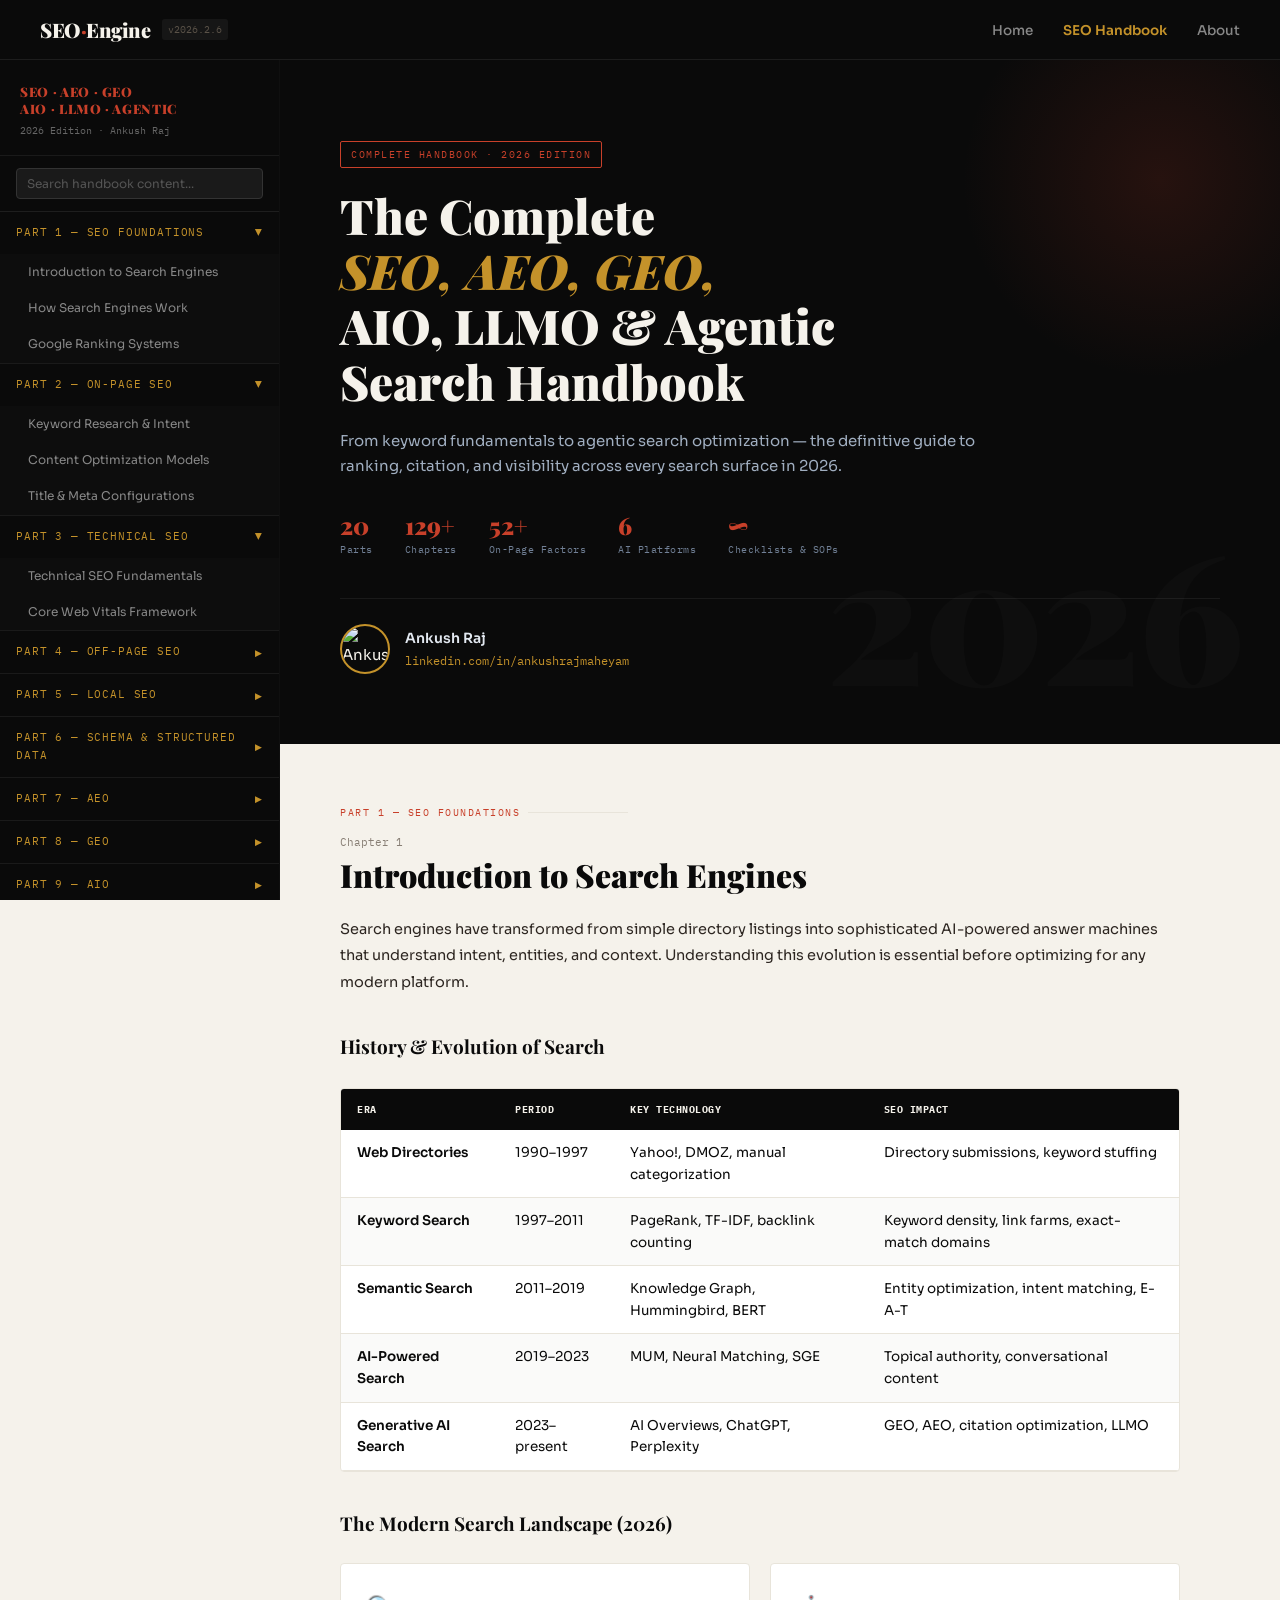
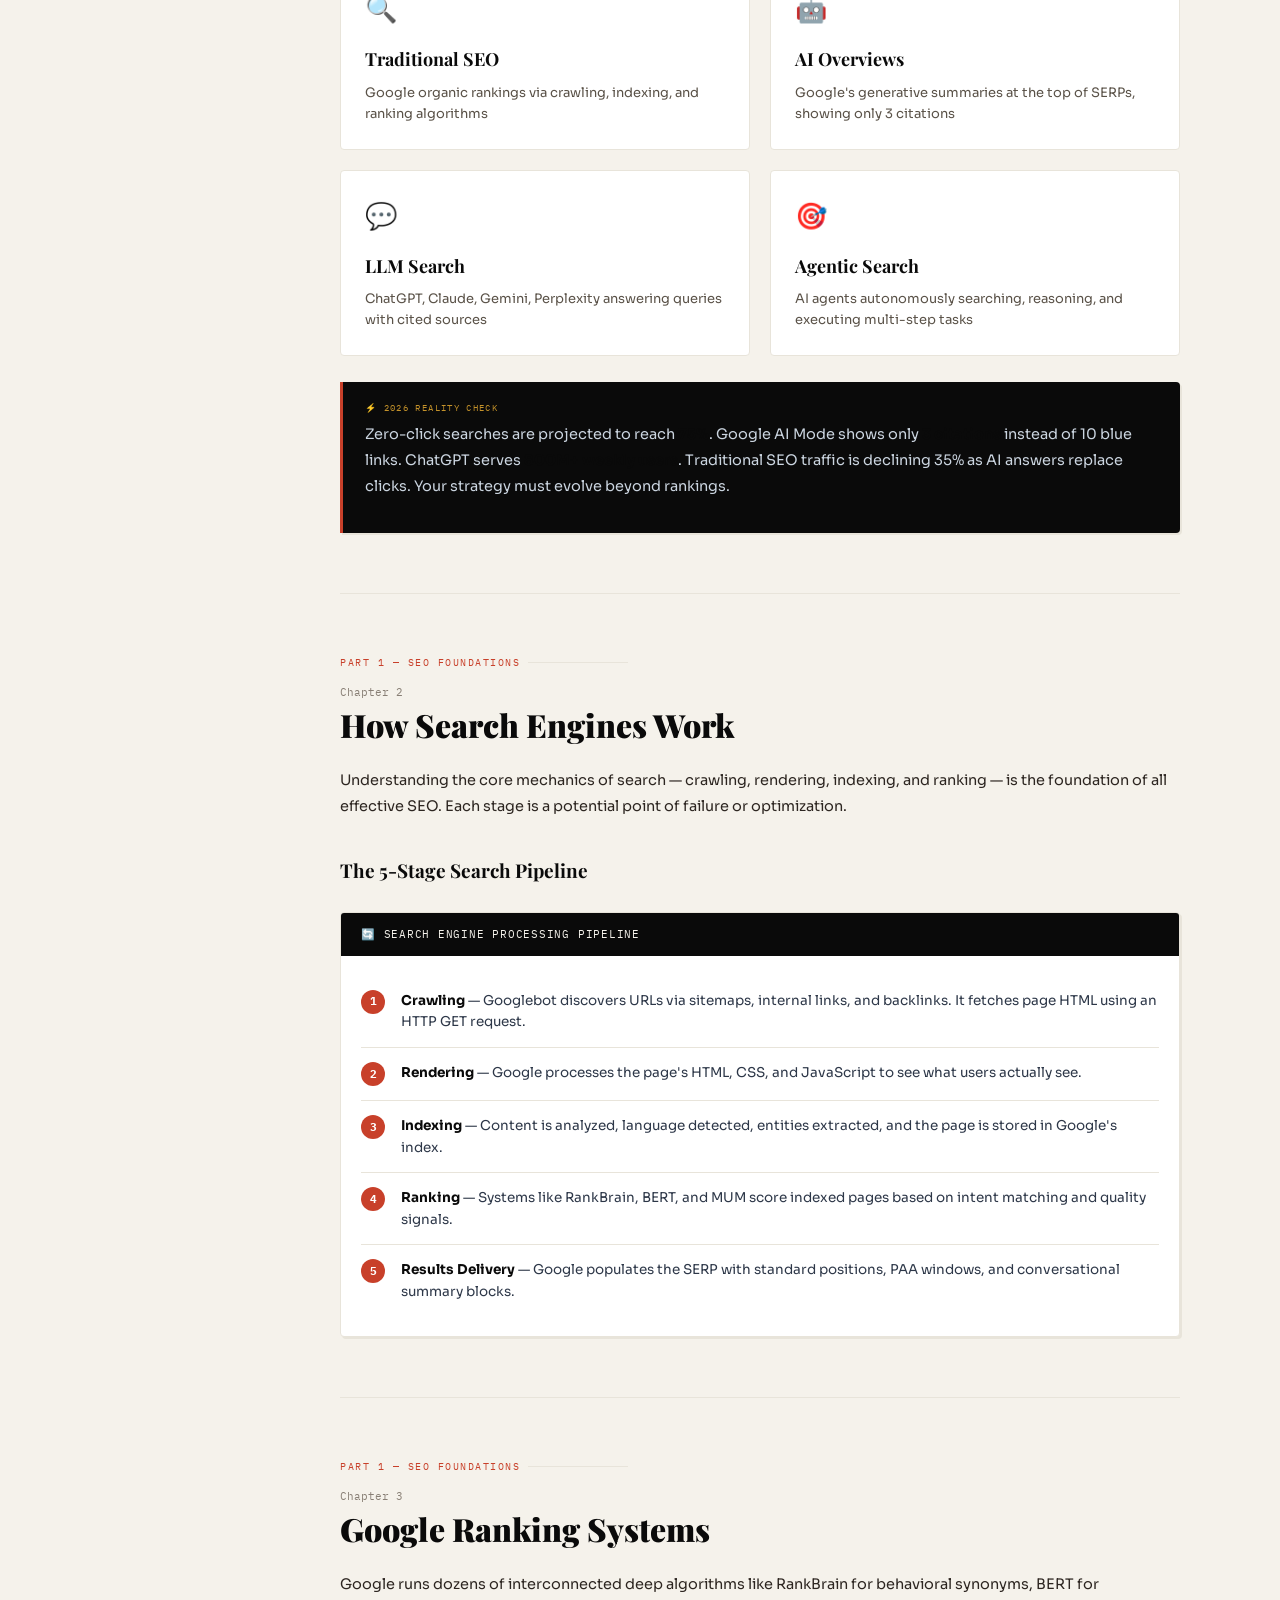
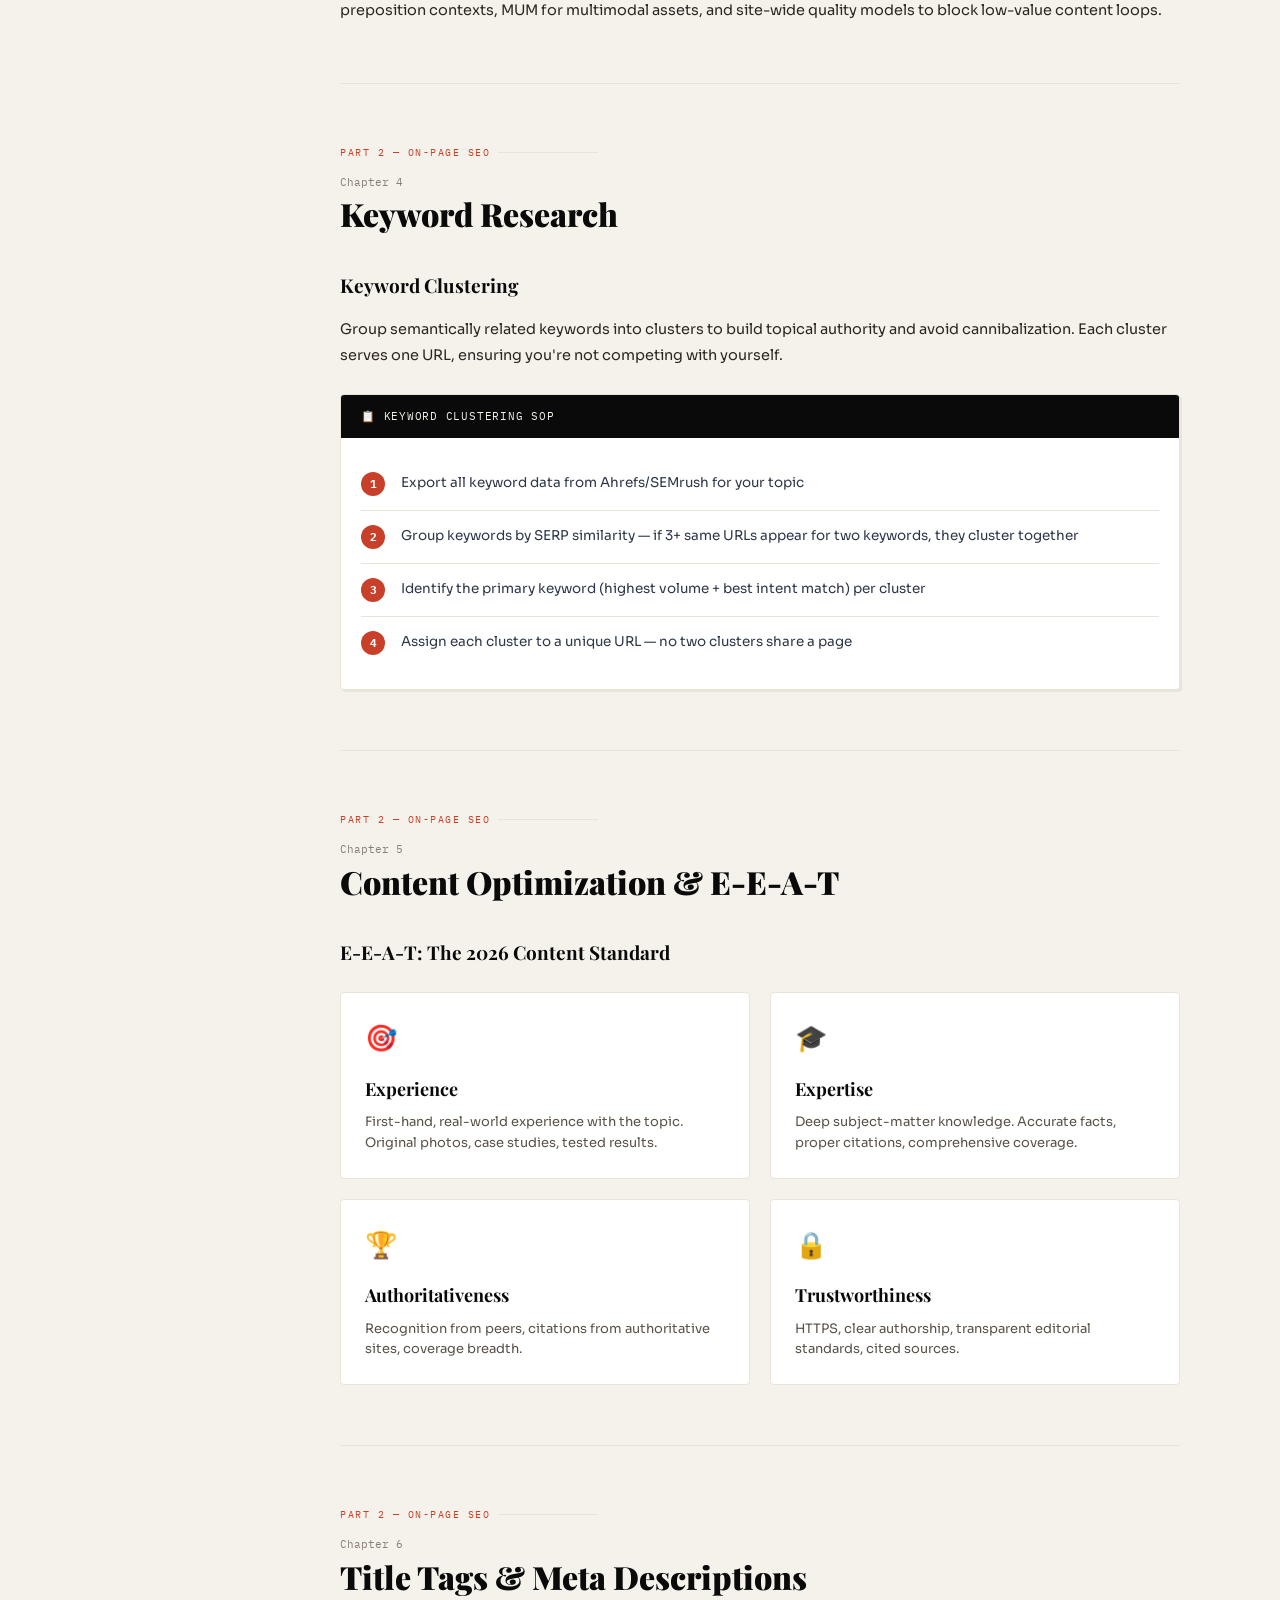
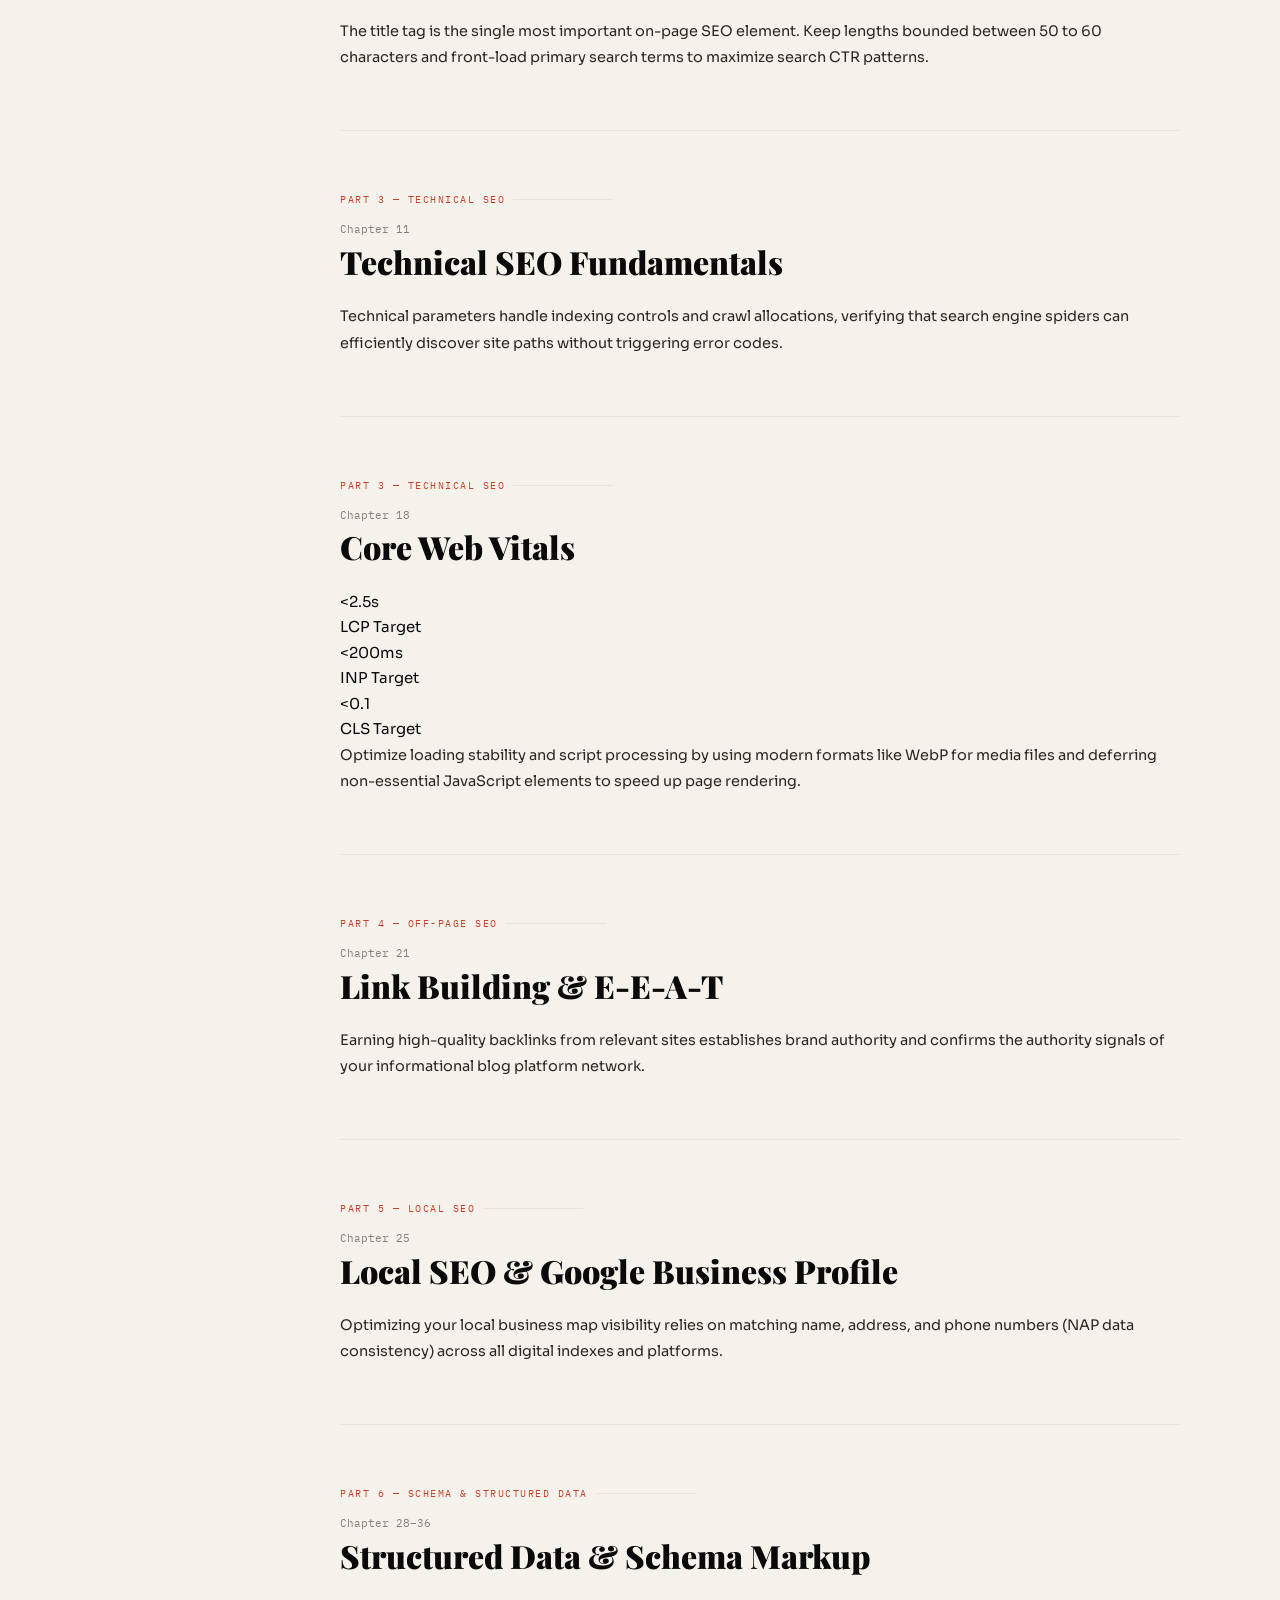
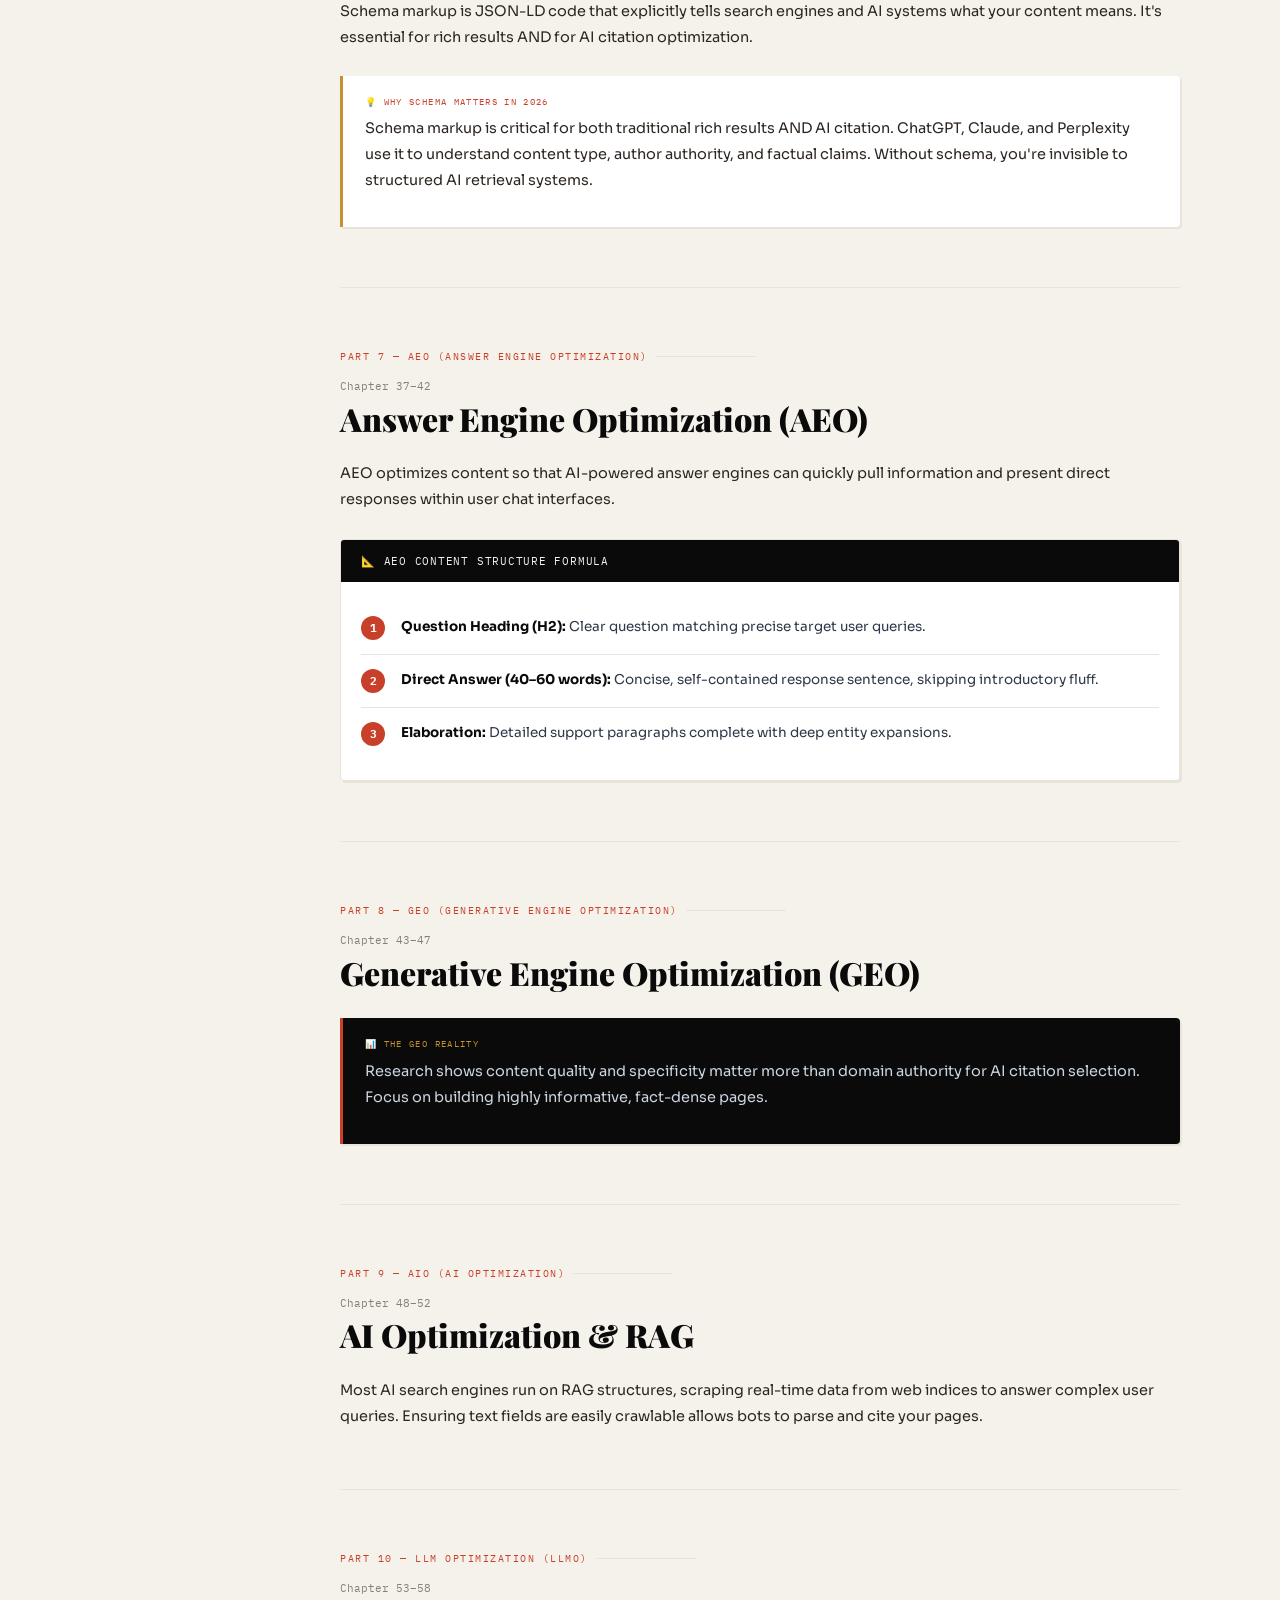
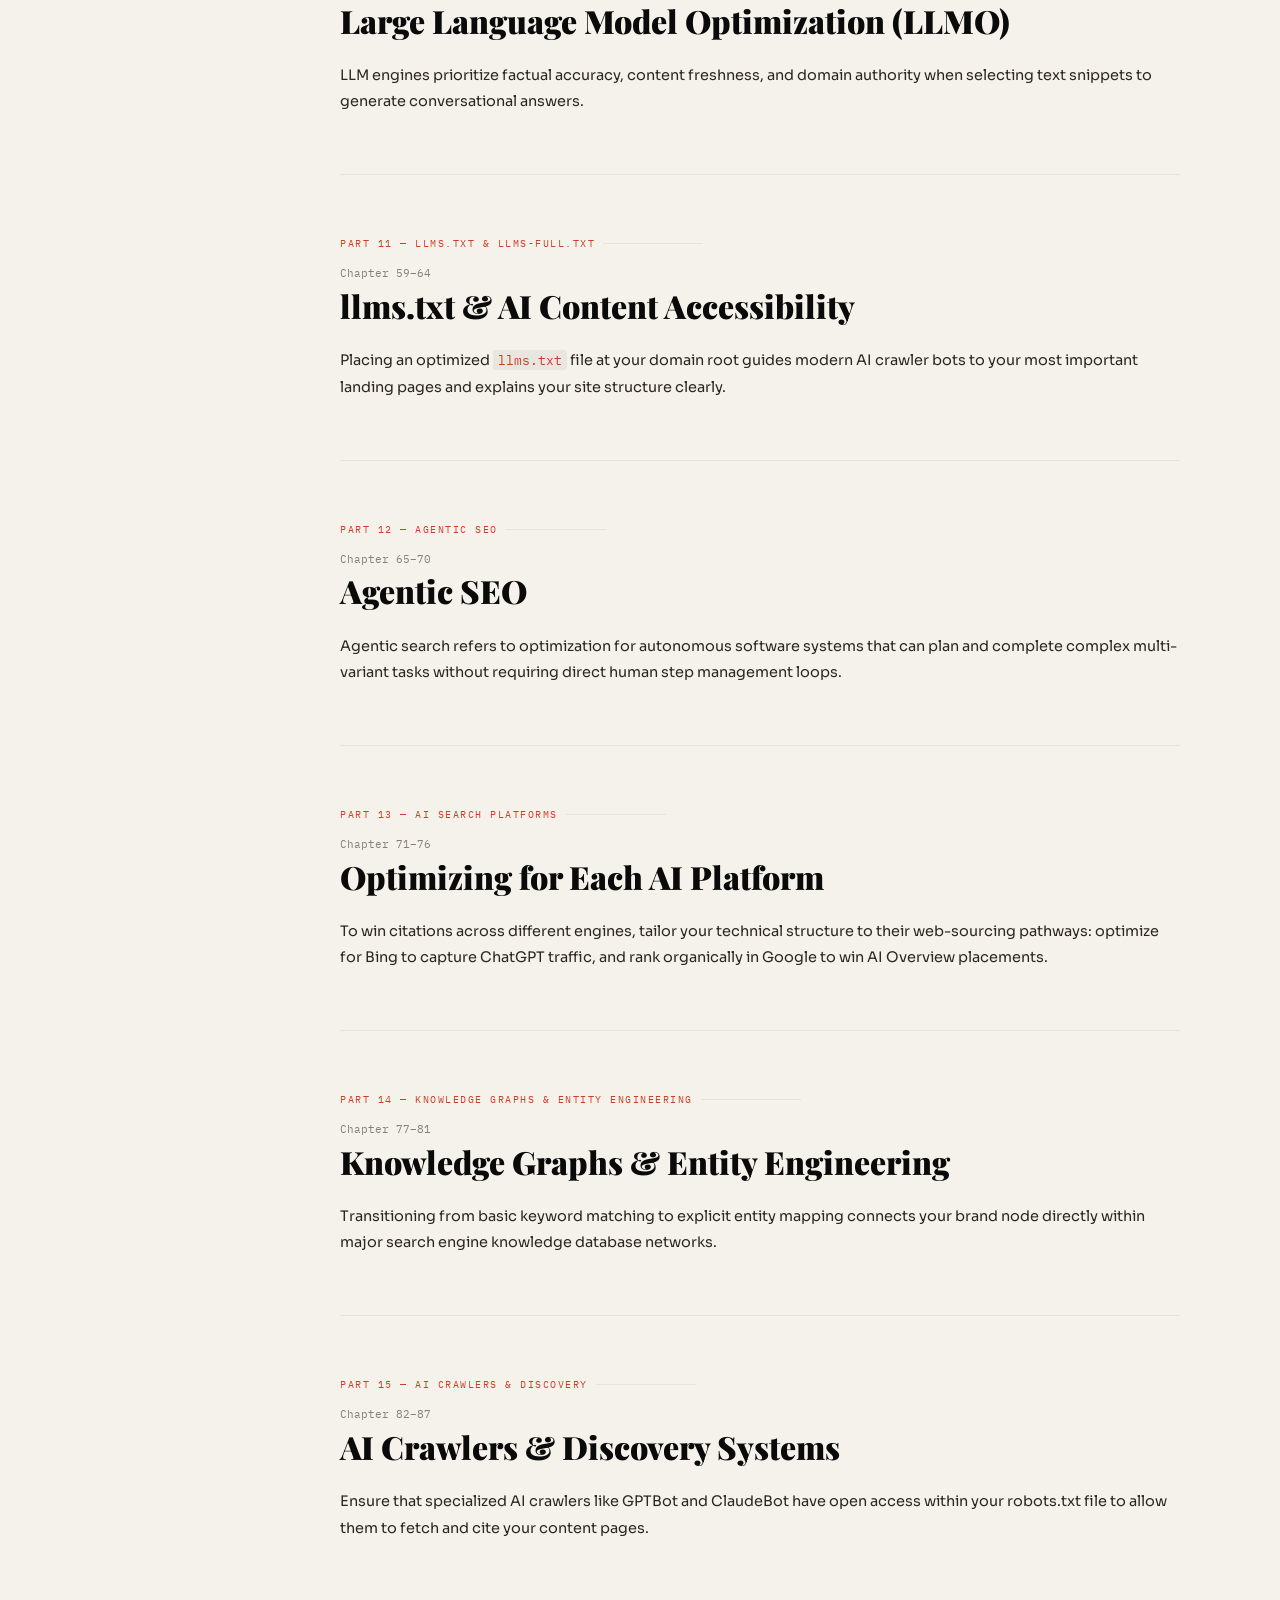
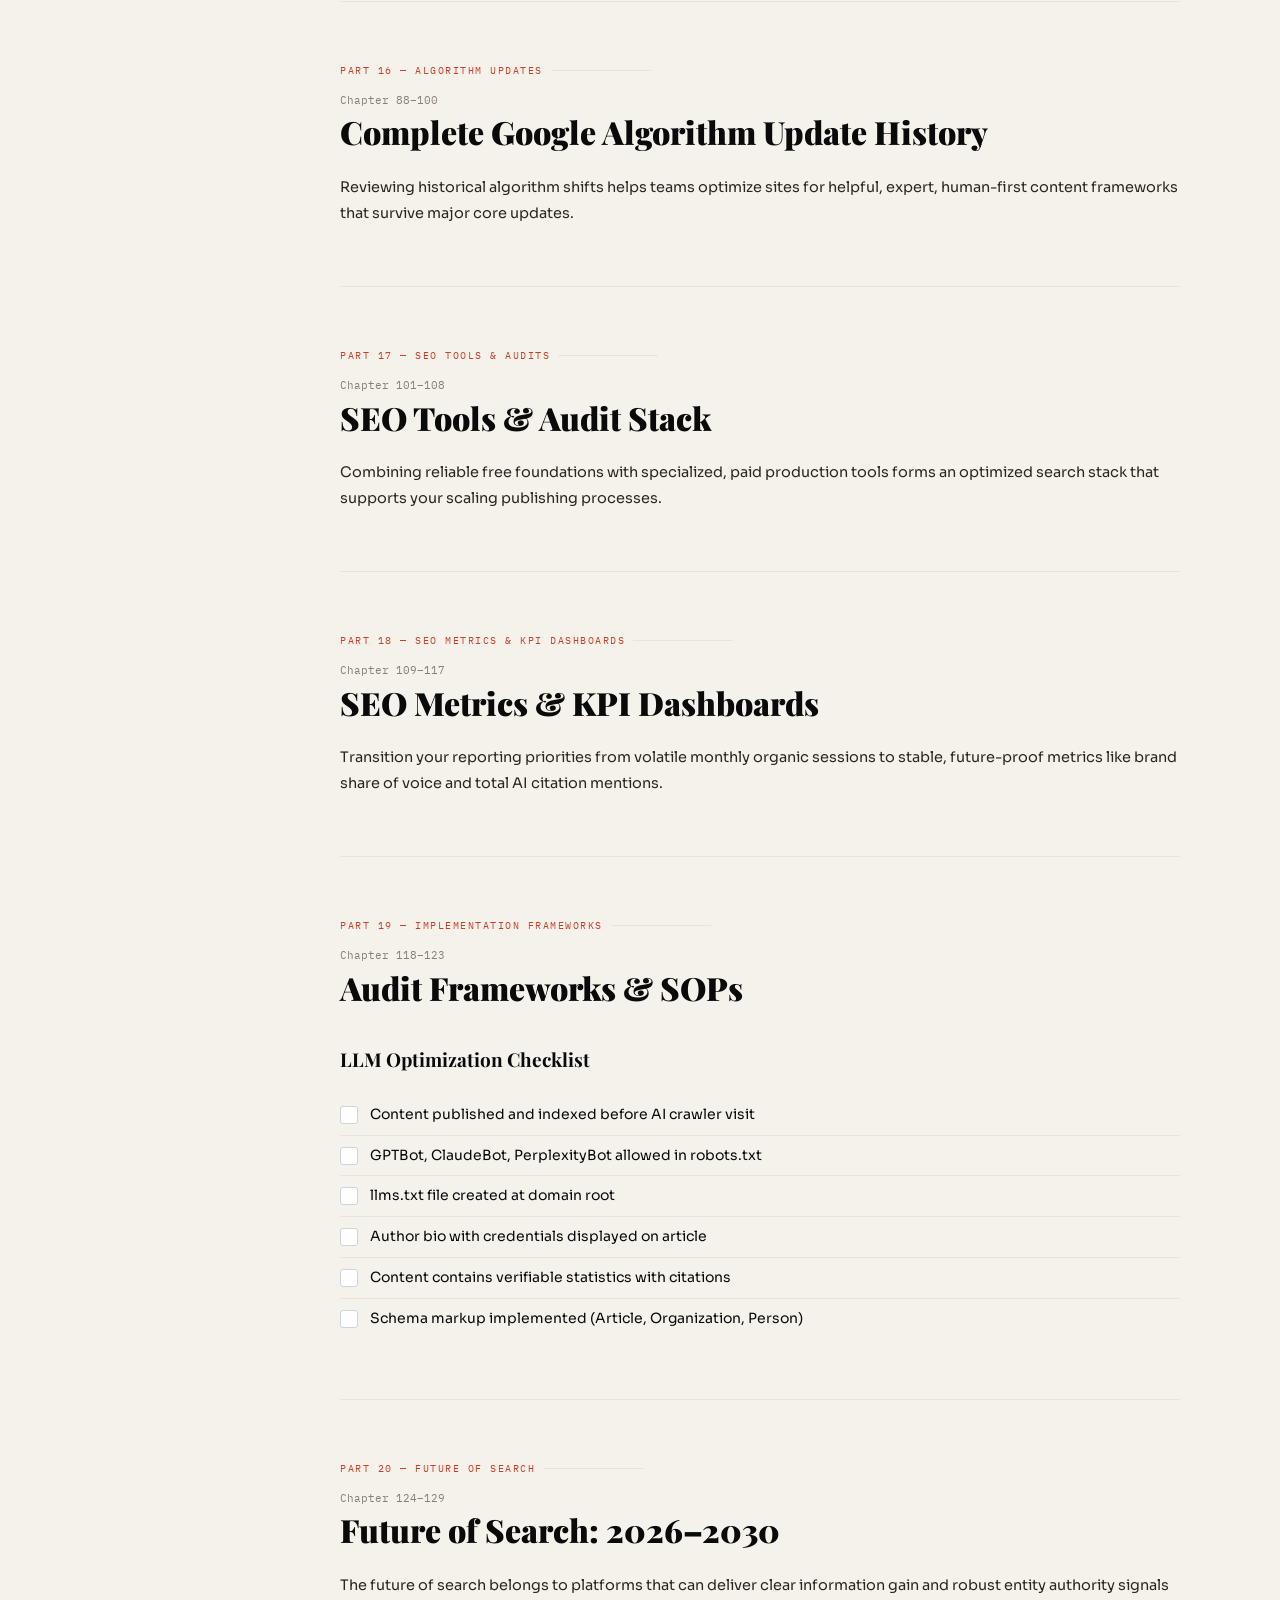
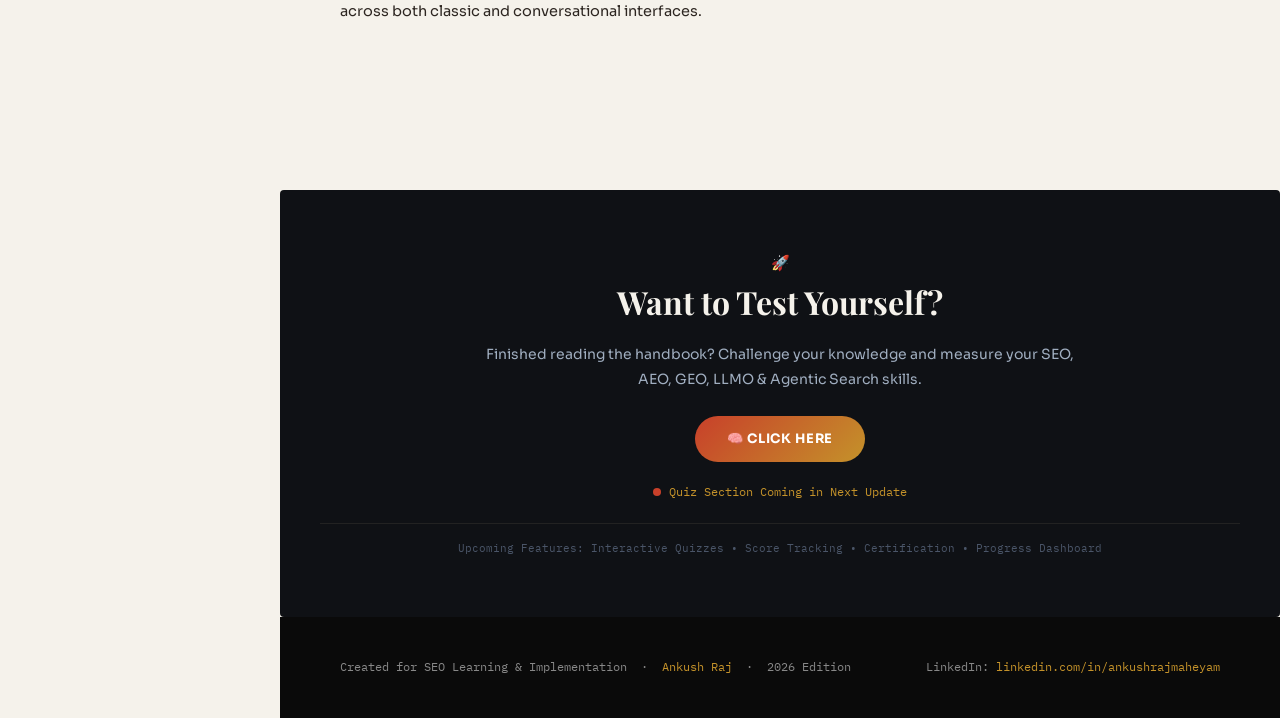
==== commit ae0d4664: "Full version" ====
--- a/seo-handbook.html
+++ b/seo-handbook.html
@@ -3,7 +3,7 @@
 <head>
     <meta charset="UTF-8">
     <meta name="viewport" content="width=device-width, initial-scale=1.0">
-    <title>The Complete SEO, AEO, GEO, AIO, LLMO & Agentic Search Handbook 2026 | Ankush Raj</title>
+    <title>The Complete SEO, AEO, GEO, AIO, LLMO &amp; Agentic Search Handbook 2026 | Ankush Raj</title>
     <link href="https://fonts.googleapis.com/css2?family=Playfair+Display:ital,wght@0,400;0,700;0,900;1,400&family=IBM+Plex+Mono:wght@400;500&family=Sora:wght@300;400;500;600;700&display=swap" rel="stylesheet">
     <link rel="stylesheet" href="style.css">
 </head>
@@ -14,12 +14,15 @@
     <nav class="global-navbar">
         <div class="nav-brand-group">
             <span class="nav-logo-text">SEO<span class="dot">·</span>Engine</span>
-            <span class="nav-version">v2026.2.0</span>
+            <span class="nav-version">v2026.2.6</span>
         </div>
-        <ul class="global-nav-links">
+        <button class="global-menu-toggle" id="globalMenuToggle" aria-label="Toggle Global Navigation Menu">
+            <span></span><span></span><span></span>
+        </button>
+        <ul class="global-nav-links" id="globalNavLinks">
             <li><a href="index.html" class="global-nav-item">Home</a></li>
             <li><a href="seo-handbook.html" class="global-nav-item active">SEO Handbook</a></li>
-            <li><a href="index.html#about-section" class="global-nav-item">About</a></li>
+            <li><a href="about.html" class="global-nav-item">About</a></li>
         </ul>
     </nav>
 
@@ -105,20 +108,6 @@
                     <div class="callout-label">⚡ 2026 Reality Check</div>
                     <p>Zero-click searches are projected to reach <strong>75%</strong>. Google AI Mode shows only <strong>3 citations</strong> instead of 10 blue links. ChatGPT serves <strong>800M+ weekly users</strong>. Traditional SEO traffic is declining 35% as AI answers replace clicks. Your strategy must evolve beyond rankings.</p>
                 </div>
-
-                <h3>Key Terminology: Modern Search</h3>
-                <div class="table-wrap">
-                    <table>
-                        <thead><tr><th>Term</th><th>Full Form</th><th>Definition</th></tr></thead>
-                        <tbody>
-                            <tr><td>SEO</td><td>Search Engine Optimization</td><td>Improving a website so it ranks higher on Google and other search engines</td></tr>
-                            <tr><td>AEO</td><td>Answer Engine Optimization</td><td>Making content that directly answers questions for voice search, featured snippets, AI assistants</td></tr>
-                            <tr><td>GEO</td><td>Generative Engine Optimization</td><td>Optimizing content so AI tools like ChatGPT and Gemini can find, understand, and use it in answers</td></tr>
-                            <tr><td>AIO</td><td>AI Optimization</td><td>Broader optimization for the AI search ecosystem including RAG systems and AI crawlers</td></tr>
-                            <tr><td>LLMO</td><td>Large Language Model Optimization</td><td>Making content easy for LLMs to access, understand, and trust through clear structure and citations</td></tr>
-                        </tbody>
-                    </table>
-                </div>
             </div>
 
             <div class="chapter" id="ch2" data-part="1" data-title="How Search Engines Work">
@@ -131,18 +120,12 @@
                 <div class="sop">
                     <div class="sop-header">🔄 Search Engine Processing Pipeline</div>
                     <div class="sop-body">
-                        <div class="sop-step"><div class="sop-num">1</div><div class="sop-text"><strong>Crawling</strong> — Googlebot discovers URLs via sitemaps, internal links, and backlinks. It fetches page HTML using an HTTP GET request. Crawl budget is finite: large sites must prioritize important pages.</div></div>
-                        <div class="sop-step"><div class="sop-num">2</div><div class="sop-text"><strong>Rendering</strong> — Google processes the page's HTML, CSS, and JavaScript to see what users actually see. JavaScript-rendered content may be deferred to a second rendering wave, causing indexing delays.</div></div>
-                        <div class="sop-step"><div class="sop-num">3</div><div class="sop-text"><strong>Indexing</strong> — Content is analyzed, language detected, entities extracted, and the page is stored in Google's index. Duplicate content is consolidated via canonicalization. Not all crawled pages are indexed.</div></div>
-                        <div class="sop-step"><div class="sop-num">4</div><div class="sop-text"><strong>Ranking</strong> — When a query is issued, Google's ranking systems (RankBrain, BERT, MUM, etc.) score indexed pages on 200+ signals including relevance, authority, freshness, and user experience.</div></div>
-                        <div class="sop-step"><div class="sop-num">5</div><div class="sop-text"><strong>Results Delivery</strong> — Google assembles the SERP: organic results, featured snippets, AI Overviews, PAA boxes, local packs, image carousels, and more. Rich results require structured data.</div></div>
+                        <div class="sop-step"><div class="sop-num">1</div><div class="sop-text"><strong>Crawling</strong> — Googlebot discovers URLs via sitemaps, internal links, and backlinks. It fetches page HTML using an HTTP GET request.</div></div>
+                        <div class="sop-step"><div class="sop-num">2</div><div class="sop-text"><strong>Rendering</strong> — Google processes the page's HTML, CSS, and JavaScript to see what users actually see.</div></div>
+                        <div class="sop-step"><div class="sop-num">3</div><div class="sop-text"><strong>Indexing</strong> — Content is analyzed, language detected, entities extracted, and the page is stored in Google's index.</div></div>
+                        <div class="sop-step"><div class="sop-num">4</div><div class="sop-text"><strong>Ranking</strong> — Systems like RankBrain, BERT, and MUM score indexed pages based on intent matching and quality signals.</div></div>
+                        <div class="sop-step"><div class="sop-num">5</div><div class="sop-text"><strong>Results Delivery</strong> — Google populates the SERP with standard positions, PAA windows, and conversational summary blocks.</div></div>
                     </div>
-                </div>
-
-                <h3>Crawl Budget Optimization</h3>
-                <div class="callout gold">
-                    <div class="callout-label">💡 Key Principle</div>
-                    <p>Crawl budget matters for sites with 10,000+ pages. Google won't crawl everything equally. Maximize budget by: blocking low-value pages via robots.txt, fixing crawl errors promptly, eliminating redirect chains, keeping sitemaps clean, and improving server response times (TTFB under 200ms).</p>
                 </div>
             </div>
 
@@ -150,8 +133,7 @@
                 <div class="part-label">Part 1 — SEO Foundations</div>
                 <div class="chapter-num">Chapter 3</div>
                 <h2 class="chapter-title">Google Ranking Systems</h2>
-                <p>Google does not use a single algorithm — it runs dozens of interconnected systems simultaneously. Understanding each helps you optimize effectively.</p>
-                <p>Modern engines deploy advanced AI models like RankBrain, BERT, and MUM to capture semantic synonyms and contextual relationships within text passages rather than matching strict exact-match keyword occurrences.</p>
+                <p>Google runs dozens of interconnected deep algorithms like RankBrain for behavioral synonyms, BERT for preposition contexts, MUM for multimodal assets, and site-wide quality models to block low-value content loops.</p>
             </div>
 
             <div class="chapter" id="ch4" data-part="2" data-title="Keyword Research">
@@ -171,7 +153,7 @@
                 </div>
             </div>
 
-            <div class="chapter" id="ch5" data-part="2" data-title="Content Optimization &amp; E-E-A-T">
+            <div class="chapter" id="ch5" data-part="2" data-title="Content Optimization Models">
                 <div class="part-label">Part 2 — On-Page SEO</div>
                 <div class="chapter-num">Chapter 5</div>
                 <h2 class="chapter-title">Content Optimization &amp; E-E-A-T</h2>
@@ -184,7 +166,7 @@
                 </div>
             </div>
 
-            <div class="chapter" id="ch6" data-part="2" data-title="Title Tags &amp; Meta Descriptions">
+            <div class="chapter" id="ch6" data-part="2" data-title="Title &amp; Meta Configurations">
                 <div class="part-label">Part 2 — On-Page SEO</div>
                 <div class="chapter-num">Chapter 6</div>
                 <h2 class="chapter-title">Title Tags &amp; Meta Descriptions</h2>
@@ -198,7 +180,7 @@
                 <p>Technical parameters handle indexing controls and crawl allocations, verifying that search engine spiders can efficiently discover site paths without triggering error codes.</p>
             </div>
 
-            <div class="chapter" id="ch18" data-part="3" data-title="Core Web Vitals (LCP/INP/CLS)">
+            <div class="chapter" id="ch18" data-part="3" data-title="Core Web Vitals Framework">
                 <div class="part-label">Part 3 — Technical SEO</div>
                 <div class="chapter-num">Chapter 18</div>
                 <h2 class="chapter-title">Core Web Vitals</h2>
@@ -210,21 +192,21 @@
                 <p>Optimize loading stability and script processing by using modern formats like WebP for media files and deferring non-essential JavaScript elements to speed up page rendering.</p>
             </div>
 
-            <div class="chapter" id="ch21" data-part="4" data-title="Link Building &amp; E-E-A-T">
+            <div class="chapter" id="ch21" data-part="4" data-title="Link Building Ecosystems">
                 <div class="part-label">Part 4 — Off-Page SEO</div>
                 <div class="chapter-num">Chapter 21</div>
                 <h2 class="chapter-title">Link Building &amp; E-E-A-T</h2>
                 <p>Earning high-quality backlinks from relevant sites establishes brand authority and confirms the authority signals of your informational blog platform network.</p>
             </div>
 
-            <div class="chapter" id="ch25" data-part="5" data-title="Google Business Profile &amp; Local SEO">
+            <div class="chapter" id="ch25" data-part="5" data-title="Google Business Optimization">
                 <div class="part-label">Part 5 — Local SEO</div>
                 <div class="chapter-num">Chapter 25</div>
                 <h2 class="chapter-title">Local SEO &amp; Google Business Profile</h2>
                 <p>Optimizing your local business map visibility relies on matching name, address, and phone numbers (NAP data consistency) across all digital indexes and platforms.</p>
             </div>
 
-            <div class="chapter" id="ch28" data-part="6" data-title="Structured Data &amp; Schema Markup">
+            <div class="chapter" id="ch28" data-part="6" data-title="Structured Data Engineering">
                 <div class="part-label">Part 6 — Schema &amp; Structured Data</div>
                 <div class="chapter-num">Chapter 28–36</div>
                 <h2 class="chapter-title">Structured Data &amp; Schema Markup</h2>
@@ -235,7 +217,7 @@
                 </div>
             </div>
 
-            <div class="chapter" id="ch37" data-part="7" data-title="Answer Engine Optimization">
+            <div class="chapter" id="ch37" data-part="7" data-title="Answer Engine Frameworks">
                 <div class="part-label">Part 7 — AEO (Answer Engine Optimization)</div>
                 <div class="chapter-num">Chapter 37–42</div>
                 <h2 class="chapter-title">Answer Engine Optimization (AEO)</h2>
@@ -260,56 +242,56 @@
                 </div>
             </div>
 
-            <div class="chapter" id="ch48" data-part="9" data-title="AI Optimization &amp; RAG">
+            <div class="chapter" id="ch48" data-part="9" data-title="AI Search Optimization &amp; RAG">
                 <div class="part-label">Part 9 — AIO (AI Optimization)</div>
                 <div class="chapter-num">Chapter 48–52</div>
                 <h2 class="chapter-title">AI Optimization &amp; RAG</h2>
                 <p>Most AI search engines run on RAG structures, scraping real-time data from web indices to answer complex user queries. Ensuring text fields are easily crawlable allows bots to parse and cite your pages.</p>
             </div>
 
-            <div class="chapter" id="ch53" data-part="10" data-title="LLM Optimization">
+            <div class="chapter" id="ch53" data-part="10" data-title="Large Language Model Tuning">
                 <div class="part-label">Part 10 — LLM Optimization (LLMO)</div>
                 <div class="chapter-num">Chapter 53–58</div>
-                <h2 class="chapter-title">LLM Optimization (LLMO)</h2>
+                <h2 class="chapter-title">Large Language Model Optimization (LLMO)</h2>
                 <p>LLM engines prioritize factual accuracy, content freshness, and domain authority when selecting text snippets to generate conversational answers.</p>
             </div>
 
-            <div class="chapter" id="ch59" data-part="11" data-title="llms.txt &amp; AI Accessibility">
+            <div class="chapter" id="ch59" data-part="11" data-title="The llms.txt Interface">
                 <div class="part-label">Part 11 — llms.txt &amp; llms-full.txt</div>
                 <div class="chapter-num">Chapter 59–64</div>
                 <h2 class="chapter-title">llms.txt &amp; AI Content Accessibility</h2>
                 <p>Placing an optimized <code>llms.txt</code> file at your domain root guides modern AI crawler bots to your most important landing pages and explains your site structure clearly.</p>
             </div>
 
-            <div class="chapter" id="ch65" data-part="12" data-title="Agentic SEO">
+            <div class="chapter" id="ch65" data-part="12" data-title="Agentic Search Systems">
                 <div class="part-label">Part 12 — Agentic SEO</div>
                 <div class="chapter-num">Chapter 65–70</div>
                 <h2 class="chapter-title">Agentic SEO</h2>
-                <p>Agentic search focuses on optimizing web content for autonomous AI agents that browse, process data, and complete tasks on behalf of users without manual human steering loops.</p>
-            </div>
-
-            <div class="chapter" id="ch71" data-part="13" data-title="Optimizing for AI Platforms">
+                <p>Agentic search refers to optimization for autonomous software systems that can plan and complete complex multi-variant tasks without requiring direct human step management loops.</p>
+            </div>
+
+            <div class="chapter" id="ch71" data-part="13" data-title="Optimizing for AI surfaces">
                 <div class="part-label">Part 13 — AI Search Platforms</div>
                 <div class="chapter-num">Chapter 71–76</div>
                 <h2 class="chapter-title">Optimizing for Each AI Platform</h2>
                 <p>To win citations across different engines, tailor your technical structure to their web-sourcing pathways: optimize for Bing to capture ChatGPT traffic, and rank organically in Google to win AI Overview placements.</p>
             </div>
 
-            <div class="chapter" id="ch77" data-part="14" data-title="Knowledge Graphs &amp; Entity Engineering">
+            <div class="chapter" id="ch77" data-part="14" data-title="Knowledge Graph Integration">
                 <div class="part-label">Part 14 — Knowledge Graphs &amp; Entity Engineering</div>
                 <div class="chapter-num">Chapter 77–81</div>
                 <h2 class="chapter-title">Knowledge Graphs &amp; Entity Engineering</h2>
-                <p>Moving from basic keyword matching to explicit entity mapping connects your brand node directly within major search engine knowledge database networks.</p>
-            </div>
-
-            <div class="chapter" id="ch82" data-part="15" data-title="AI Crawlers &amp; Discovery">
+                <p>Transitioning from basic keyword matching to explicit entity mapping connects your brand node directly within major search engine knowledge database networks.</p>
+            </div>
+
+            <div class="chapter" id="ch82" data-part="15" data-title="AI Crawler Management">
                 <div class="part-label">Part 15 — AI Crawlers &amp; Discovery</div>
                 <div class="chapter-num">Chapter 82–87</div>
                 <h2 class="chapter-title">AI Crawlers &amp; Discovery Systems</h2>
                 <p>Ensure that specialized AI crawlers like GPTBot and ClaudeBot have open access within your robots.txt file to allow them to fetch and cite your content pages.</p>
             </div>
 
-            <div class="chapter" id="ch88" data-part="16" data-title="Complete Google Update History">
+            <div class="chapter" id="ch88" data-part="16" data-title="Complete Update History">
                 <div class="part-label">Part 16 — Algorithm Updates</div>
                 <div class="chapter-num">Chapter 88–100</div>
                 <h2 class="chapter-title">Complete Google Algorithm Update History</h2>
@@ -330,7 +312,7 @@
                 <p>Transition your reporting priorities from volatile monthly organic sessions to stable, future-proof metrics like brand share of voice and total AI citation mentions.</p>
             </div>
 
-            <div class="chapter" id="ch118" data-part="19" data-title="Implementation Frameworks &amp; Checklists">
+            <div class="chapter" id="ch118" data-part="19" data-title="Operational SOP Checklists">
                 <div class="part-label">Part 19 — Implementation Frameworks</div>
                 <div class="chapter-num">Chapter 118–123</div>
                 <h2 class="chapter-title">Audit Frameworks &amp; SOPs</h2>
@@ -346,7 +328,7 @@
                 </ul>
             </div>
 
-            <div class="chapter" id="ch124" data-part="20" data-title="Future of Search 2026–2030">
+            <div class="chapter" id="ch124" data-part="20" data-title="Server Automation Shell">
                 <div class="part-label">Part 20 — Future of Search</div>
                 <div class="chapter-num">Chapter 124–129</div>
                 <h2 class="chapter-title">Future of Search: 2026–2030</h2>
--- a/style.css
+++ b/style.css
@@ -1,5 +1,5 @@
 /* ==========================================================================
-   ENTERPRISE MASTER STYLESHEET - WARM CLASSIC EDITORIAL PLATFORM PALETTE
+   GLOBAL CONFIGURATION STYLESHEET - WARM CLASSIC EDITORIAL SUITE
    ========================================================================== */
 
 :root {
@@ -15,6 +15,8 @@
   --serif: 'Playfair Display', Georgia, serif;
   --sans: 'Sora', sans-serif;
   --mono: 'IBM Plex Mono', monospace;
+  --bg-main: #f5f2eb;
+  --border-color: #e8e4da;
 }
 
 *, *::before, *::after { box-sizing: border-box; margin: 0; padding: 0; }
@@ -30,7 +32,7 @@
   overflow-x: hidden;
 }
 
-/* ── STICKY MAIN NAVBAR SCHEMA ── */
+/* ── REFINED MOBILE RESPONSIVE NAVBAR ── */
 .global-navbar {
     position: sticky;
     top: 0;
@@ -59,108 +61,74 @@
     letter-spacing: -0.5px;
 }
 
-.nav-logo-text .dot {
-    color: var(--accent);
-}
+.nav-logo-text .dot { color: var(--accent); }
 
 .nav-version {
-    font-family: var(--mono);
-    font-size: 10px;
-    color: #5a5248;
-    background: rgba(255,255,255,0.05);
-    padding: 2px 6px;
-    border-radius: 3px;
-}
-
-.global-nav-links {
-    display: flex;
-    list-style: none;
-    gap: 30px;
+    font-family: var(--mono); font-size: 10px; color: #5a5248;
+    background: rgba(255,255,255,0.05); padding: 2px 6px; border-radius: 3px;
+}
+
+.global-nav-links { 
+    display: flex; 
+    list-style: none; 
+    gap: 30px; 
+    transition: all 0.3s ease-in-out;
 }
 
 .global-nav-item {
-    color: #888;
-    text-decoration: none;
-    font-size: 13.5px;
-    font-weight: 500;
-    transition: color 0.2s ease;
-}
-
-.global-nav-item:hover, .global-nav-item.active {
-    color: var(--paper);
-}
-
-.global-nav-item.active {
-    color: var(--gold);
-    font-weight: 600;
-}
-
-/* ── INTERACTIVE TABLE DIRECTORY WORKSPACE ── */
+    color: #888; text-decoration: none; font-size: 13.5px; font-weight: 500; transition: color 0.2s ease;
+}
+
+.global-nav-item:hover, .global-nav-item.active { color: var(--paper); }
+.global-nav-item.active { color: var(--gold); font-weight: 600; }
+
+/* NAVBAR MOBILE TOGGLE BUTTON */
+.global-menu-toggle {
+    display: none;
+    flex-direction: column;
+    gap: 5px;
+    background: none;
+    border: none;
+    cursor: pointer;
+    padding: 5px;
+}
+
+.global-menu-toggle span {
+    display: block;
+    width: 22px;
+    height: 2px;
+    background-color: var(--paper);
+    border-radius: 2px;
+    transition: transform 0.3s ease, opacity 0.3s ease;
+}
+
+/* ── TOOL FILTERS & DIRECTORY DESIGNS ── */
 .interactive-directory-box {
-    background: #fff;
-    border: 1px solid var(--light);
-    border-radius: 4px;
-    margin: 28px 0;
-    overflow: hidden;
-    box-shadow: 2px 2px 0 var(--light);
+    background: #fff; border: 1px solid var(--light); border-radius: 4px;
+    margin: 28px 0; overflow: hidden; box-shadow: 2px 2px 0 var(--light);
 }
 
 .directory-filter-row {
-    background: #faf8f5;
-    padding: 15px 20px;
-    border-bottom: 1px solid var(--light);
-    display: flex;
-    align-items: center;
-    gap: 15px;
-    flex-wrap: wrap;
-}
-
-.filter-label {
-    font-family: var(--mono);
-    font-size: 11px;
-    font-weight: 700;
-    text-transform: uppercase;
-    color: var(--mid);
-}
-
-.filter-action-group {
-    display: flex;
-    gap: 8px;
-}
+    background: #faf8f5; padding: 15px 20px; border-bottom: 1px solid var(--light);
+    display: flex; align-items: center; gap: 15px; flex-wrap: wrap;
+}
+
+.filter-label { font-family: var(--mono); font-size: 11px; font-weight: 700; text-transform: uppercase; color: var(--mid); }
+.filter-action-group { display: flex; gap: 8px; }
 
 .directory-btn {
-    background: #fff;
-    border: 1px solid var(--light);
-    padding: 6px 14px;
-    font-family: var(--sans);
-    font-size: 12px;
-    font-weight: 500;
-    border-radius: 3px;
-    cursor: pointer;
-    transition: all 0.2s ease;
-}
-
+    background: #fff; border: 1px solid var(--light); padding: 6px 14px;
+    font-family: var(--sans); font-size: 12px; font-weight: 500; border-radius: 3px;
+    cursor: pointer; transition: all 0.2s ease;
+}
 .directory-btn:hover { border-color: var(--mid); }
-.directory-btn.active {
-    background: var(--ink);
-    color: var(--paper);
-    border-color: var(--ink);
-}
-
-/* ── SIDEBAR DRAWER INTERFACE ── */
+.directory-btn.active { background: var(--ink); color: var(--paper); border-color: var(--ink); }
+
+/* ── SIDEBAR DRAWER FRAMEWORK ── */
 #sidebar {
-  position: fixed; 
-  top: 60px; 
-  left: 0;
-  width: var(--sidebar-w);
-  height: calc(100vh - 60px);
-  background: var(--ink);
-  color: #ccc;
-  overflow-y: auto;
-  z-index: 100;
-  display: flex;
-  flex-direction: column;
-  transition: transform .3s ease;
+  position: fixed; top: 60px; left: 0; width: var(--sidebar-w); height: calc(100vh - 60px);
+  background: var(--ink); color: #ccc; overflow-y: auto; z-index: 100;
+  display: flex; flex-direction: column; transition: transform .3s ease;
   border-right: 1px solid rgba(255,255,255,0.02);
 }
 
@@ -168,466 +136,155 @@
 #sidebar::-webkit-scrollbar-track { background: #111; }
 #sidebar::-webkit-scrollbar-thumb { background: #444; border-radius: 2px; }
 
-.sidebar-brand {
-  padding: 24px 20px 16px;
-  border-bottom: 1px solid #1a1a1a;
-}
-
-.sidebar-brand .brand-title {
-  font-family: var(--serif);
-  font-size: 13px;
-  font-weight: 900;
-  color: var(--accent);
-  letter-spacing: .05em;
-  text-transform: uppercase;
-  line-height: 1.3;
-}
-
-.sidebar-brand .brand-sub {
-  font-size: 10px;
-  color: #666;
-  margin-top: 4px;
-  font-family: var(--mono);
-}
-
-.search-box {
-  padding: 12px 16px;
-  border-bottom: 1px solid #1e1e1e;
-}
-
-.search-box input {
-  width: 100%;
-  background: #1a1a1a;
-  border: 1px solid #333;
-  border-radius: 4px;
-  color: #ccc;
-  padding: 7px 10px;
-  font-size: 12px;
-  font-family: var(--sans);
-  outline: none;
-}
-
+.sidebar-brand { padding: 24px 20px 16px; border-bottom: 1px solid #1a1a1a; }
+.sidebar-brand .brand-title { font-family: var(--serif); font-size: 13px; font-weight: 900; color: var(--accent); letter-spacing: .05em; text-transform: uppercase; line-height: 1.3; }
+.sidebar-brand .brand-sub { font-size: 10px; color: #666; margin-top: 4px; font-family: var(--mono); }
+
+.search-box { padding: 12px 16px; border-bottom: 1px solid #1e1e1e; }
+.search-box input { width: 100%; background: #1a1a1a; border: 1px solid #333; border-radius: 4px; color: #ccc; padding: 7px 10px; font-size: 12px; font-family: var(--sans); outline: none; }
 .search-box input:focus { border-color: var(--accent); }
 .search-box input::placeholder { color: #555; }
 
-.nav-part {
-  border-bottom: 1px solid #1a1a1a;
-}
-
-.nav-part-header {
-  display: flex;
-  align-items: center;
-  gap: 8px;
-  padding: 12px 16px;
-  cursor: pointer;
-  font-size: 10.5px;
-  font-family: var(--mono);
-  color: var(--gold);
-  letter-spacing: .08em;
-  text-transform: uppercase;
-  user-select: none;
-  transition: background .15s;
-}
-
+.nav-part { border-bottom: 1px solid #1a1a1a; }
+.nav-part-header { display: flex; align-items: center; gap: 8px; padding: 12px 16px; cursor: pointer; font-size: 10.5px; font-family: var(--mono); color: var(--gold); letter-spacing: .08em; text-transform: uppercase; user-select: none; transition: background .15s; }
 .nav-part-header:hover { background: #141414; }
-
 .nav-part-header .toggle { margin-left: auto; transition: transform .2s; font-size: 9px; }
 .nav-part.open .toggle { transform: rotate(90deg); }
-
-.nav-chapters {
-  display: none;
-  flex-direction: column;
-  background: #0d0d0d;
-}
-
+.nav-chapters { display: none; flex-direction: column; background: #0d0d0d; }
 .nav-part.open .nav-chapters { display: flex; }
 
-.nav-link {
-  display: block;
-  padding: 8px 16px 8px 28px;
-  font-size: 12px;
-  color: #888;
-  text-decoration: none;
-  transition: color .15s, background .15s;
-  cursor: pointer;
-}
-
-.nav-link:hover, .nav-link.active {
-  color: #fff;
-  background: #161616;
-}
-
+.nav-link { display: block; padding: 8px 16px 8px 28px; font-size: 12px; color: #888; text-decoration: none; transition: color .15s, background .15s; cursor: pointer; }
+.nav-link:hover, .nav-link.active { color: #fff; background: #161616; }
 .nav-link.active { border-left: 2px solid var(--accent); color: var(--accent) !important; font-weight: 600; }
 
-.sidebar-footer {
-  margin-top: auto;
-  padding: 14px 16px;
-  border-top: 1px solid #1e1e1e;
-  font-size: 10px;
-  color: #555;
-  font-family: var(--mono);
-}
-
+.sidebar-footer { margin-top: auto; padding: 14px 16px; border-top: 1px solid #1e1e1e; font-size: 10px; color: #555; font-family: var(--mono); }
 .sidebar-footer a { color: var(--gold); text-decoration: none; }
 .sidebar-footer a:hover { color: var(--accent); }
 
-/* ── CORE COMPONENT BLOCK WORKSPACE ── */
-#main {
-  margin-left: var(--sidebar-w);
-  min-height: 100vh;
-  background: var(--paper);
-}
-
-#main.full-width {
-    margin-left: 0 !important;
-}
-
-/* ── HERO ADVERTISEMENT HEADER ── */
-#hero {
-  background: var(--ink);
-  color: var(--paper);
-  padding: 80px 60px 70px;
-  position: relative;
-  overflow: hidden;
-}
-
-#hero::before {
-  content: '';
-  position: absolute;
-  top: -80px; right: -80px;
-  width: 400px; height: 400px;
-  border-radius: 50%;
-  background: radial-gradient(circle, rgba(200,64,42,.15) 0%, transparent 70%);
-  pointer-events: none;
-}
-
-#hero::after {
-  content: '2026';
-  position: absolute;
-  bottom: -20px; right: 40px;
-  font-family: var(--serif);
-  font-size: 180px;
-  font-weight: 900;
-  color: rgba(255,255,255,.02);
-  letter-spacing: -.02em;
-  pointer-events: none;
-  user-select: none;
-}
-
-.hero-badge {
-  display: inline-block;
-  font-family: var(--mono);
-  font-size: 10px;
-  letter-spacing: .15em;
-  text-transform: uppercase;
-  color: var(--accent);
-  border: 1px solid var(--accent);
-  padding: 4px 10px;
-  border-radius: 2px;
-  margin-bottom: 20px;
-}
-
-.hero-title {
-  font-family: var(--serif);
-  font-size: clamp(28px, 4vw, 48px);
-  font-weight: 900;
-  line-height: 1.15;
-  max-width: 800px;
-  margin-bottom: 20px;
-}
-
-.hero-title em {
-  font-style: italic;
-  color: var(--gold);
-}
-
-.hero-sub {
-  font-size: 15px;
-  color: #a0aec0;
-  max-width: 645px;
-  margin-bottom: 35px;
-  line-height: 1.65;
-}
-
-.hero-actions-row {
-    margin-bottom: 30px;
-}
-
-.cta-link-btn {
-    display: inline-block;
-    background: var(--accent);
-    color: #fff;
-    text-decoration: none;
-    padding: 12px 28px;
-    font-size: 13.5px;
-    font-weight: 700;
-    border-radius: 3px;
-    transition: background 0.2s;
-}
-
-.cta-link-btn:hover {
-    background: #a6321f;
-}
-
-.hero-stats {
-  display: flex;
-  flex-wrap: wrap;
-  gap: 32px;
-}
-
-.stat {
-  display: flex;
-  flex-direction: column;
-}
-
-.stat-num {
-  font-family: var(--serif);
-  font-size: 30px;
-  font-weight: 900;
-  color: var(--accent);
-  line-height: 1;
-}
-
-.stat-label {
-  font-size: 10px;
-  color: #718096;
-  font-family: var(--mono);
-  letter-spacing: .05em;
-  margin-top: 4px;
-}
-
-.hero-author {
-  margin-top: 40px;
-  padding-top: 25px;
-  border-top: 1px solid #1a1a1a;
-  display: flex;
-  align-items: center;
-  gap: 15px;
-}
-
-.author-avatar {
-  width: 50px; height: 50px;
-  border-radius: 50%;
-  overflow: hidden;
-  border: 2px solid var(--gold);
-}
-
-.author-image {
-    width: 100%; height: 100%; object-fit: cover;
-}
-
+/* ── MAIN WORKSPACE CONTENT ── */
+#main { margin-left: var(--sidebar-w); min-height: 100vh; background: var(--paper); }
+#main.full-width { margin-left: 0 !important; }
+
+/* ── HERO HEADER ELEMENTS ── */
+#hero { background: var(--ink); color: var(--paper); padding: 80px 60px 70px; position: relative; overflow: hidden; }
+#hero::before { content: ''; position: absolute; top: -80px; right: -80px; width: 400px; height: 400px; border-radius: 50%; background: radial-gradient(circle, rgba(200,64,42,.15) 0%, transparent 70%); pointer-events: none; }
+#hero::after { content: '2026'; position: absolute; bottom: -20px; right: 40px; font-family: var(--serif); font-size: 180px; font-weight: 900; color: rgba(255,255,255,.02); letter-spacing: -.02em; pointer-events: none; user-select: none; }
+
+.hero-badge { display: inline-block; font-family: var(--mono); font-size: 10px; letter-spacing: .15em; text-transform: uppercase; color: var(--accent); border: 1px solid var(--accent); padding: 4px 10px; border-radius: 2px; margin-bottom: 20px; }
+.hero-title { font-family: var(--serif); font-size: clamp(28px, 4vw, 48px); font-weight: 900; line-height: 1.15; max-width: 800px; margin-bottom: 20px; }
+.hero-title em { color: var(--gold); font-style: italic; }
+.hero-sub { font-size: 15px; color: #a0aec0; max-width: 645px; margin-bottom: 35px; line-height: 1.65; }
+.hero-actions-row { margin-bottom: 30px; }
+
+.cta-link-btn { display: inline-block; background: var(--accent); color: #fff; text-decoration: none; padding: 12px 28px; font-size: 13.5px; font-weight: 700; border-radius: 3px; transition: background 0.2s; }
+.cta-link-btn:hover { background: #a6321f; }
+
+.hero-stats { display: flex; flex-wrap: wrap; gap: 32px; }
+.stat { display: flex; flex-direction: column; }
+.stat-num { font-family: var(--serif); font-size: 24px; font-weight: 900; color: var(--accent); line-height: 1; }
+.stat-label { font-size: 10px; color: #718096; font-family: var(--mono); letter-spacing: .05em; margin-top: 4px; }
+
+.hero-author { margin-top: 40px; padding-top: 25px; border-top: 1px solid #1a1a1a; display: flex; align-items: center; gap: 15px; }
+.author-avatar { width: 50px; height: 50px; border-radius: 50%; overflow: hidden; border: 2px solid var(--gold); }
+.author-image { width: 100%; height: 100%; object-fit: cover; }
 .author-info { line-height: 1.4; }
 .author-name { font-size: 14px; font-weight: 600; color: #e2e8f0; }
 .author-link { font-size: 11.5px; color: var(--gold); font-family: var(--mono); text-decoration: none; }
 .author-link:hover { color: var(--accent); }
 
-/* ── WORKSPACE WRAPPERS ── */
-#content {
-  max-width: 960px;
-  padding: 20px 60px 100px;
-}
-
-.dashboard-content {
-    max-width: 1200px !important;
-    padding: 40px 40px 100px !important;
-    margin: 0 auto;
-}
-
-.dashboard-section {
-    margin-bottom: 70px;
-}
-
-.section-display-title {
-    font-family: var(--serif);
-    font-size: 28px;
-    font-weight: 900;
-    margin-bottom: 15px;
-    color: var(--ink);
-}
-
-.chapter {
-  padding-top: 60px;
-  border-top: 1px solid var(--light);
-  margin-top: 60px;
-  animation: initViewSlide .4s ease;
-}
-
+/* ── DATA PACK ROW SETUPS ── */
+#content { max-width: 960px; padding: 20px 60px 100px; }
+.dashboard-content { max-width: 1200px !important; padding: 40px 40px 100px !important; margin: 0 auto; }
+.dashboard-section { margin-bottom: 70px; }
+.section-display-title { font-family: var(--serif); font-size: 28px; font-weight: 900; margin-bottom: 15px; color: var(--ink); }
+
+.chapter { padding-top: 60px; border-top: 1px solid var(--light); margin-top: 60px; animation: runFadeInView .4s ease; }
 .chapter:first-child { border-top: none; margin-top: 0; padding-top: 40px; }
 
-@keyframes initViewSlide { from { opacity: 0; transform: translateY(10px); } to { opacity: 1; transform: none; } }
-
-.part-label {
-  font-family: var(--mono);
-  font-size: 10px;
-  letter-spacing: .15em;
-  color: var(--accent);
-  text-transform: uppercase;
-  margin-bottom: 12px;
-  display: flex;
-  align-items: center;
-  gap: 8px;
-}
-
-.part-label::after {
-  content: ''; flex: 1; height: 1px; background: var(--light); max-width: 100px;
-}
-
-.chapter-num {
-  font-family: var(--mono);
-  font-size: 11px;
-  color: #887f75;
-  margin-bottom: 4px;
-}
-
-h2.chapter-title {
-  font-family: var(--serif);
-  font-size: clamp(24px, 3.5vw, 32px);
-  font-weight: 900;
-  line-height: 1.2;
-  margin-bottom: 22px;
-  color: var(--ink);
-}
-
-h3 {
-  font-family: var(--serif);
-  font-size: 19px;
-  font-weight: 700;
-  margin: 35px 0 15px;
-  color: var(--ink);
-}
-
+@keyframes runFadeInView { from { opacity: 0; transform: translateY(10px); } to { opacity: 1; transform: none; } }
+
+.part-label { font-family: var(--mono); font-size: 10px; letter-spacing: .15em; color: var(--accent); text-transform: uppercase; margin-bottom: 12px; display: flex; align-items: center; gap: 8px; }
+.part-label::after { content: ''; flex: 1; height: 1px; background: var(--light); max-width: 100px; }
+.chapter-num { font-family: var(--mono); font-size: 11px; color: #887f75; margin-bottom: 4px; }
+h2.chapter-title { font-family: var(--serif); font-size: clamp(24px, 3.5vw, 32px); font-weight: 900; line-height: 1.2; margin-bottom: 22px; color: var(--ink); }
+h3 { font-family: var(--serif); font-size: 19px; font-weight: 700; margin: 35px 0 15px; color: var(--ink); }
 p { margin-bottom: 16px; color: #2d2621; font-size: 14.5px; line-height: 1.8; }
 strong { font-weight: 700; color: var(--ink); }
 
-/* ── GRID CONFIGURATIONS ── */
-.card-grid {
-  display: grid;
-  grid-template-columns: repeat(auto-fit, minmax(280px, 1fr));
-  gap: 20px;
-  margin: 24px 0;
-}
-
-.card {
-  background: #fff;
-  border: 1px solid var(--light);
-  border-radius: 4px;
-  padding: 24px;
-  transition: box-shadow .2s, border-color .2s;
-}
-
-.card:hover {
-  box-shadow: 4px 4px 0 var(--light);
-  border-color: var(--accent);
-}
-
+/* ── GRID LAYOUT SYSTEM ── */
+.card-grid { display: grid; grid-template-columns: repeat(auto-fit, minmax(280px, 1fr)); gap: 20px; margin: 24px 0; }
+.card { background: #fff; border: 1px solid var(--light); border-radius: 4px; padding: 24px; transition: box-shadow .2s, border-color .2s; }
+.card:hover { box-shadow: 4px 4px 0 var(--light); border-color: var(--accent); }
 .card-icon { font-size: 26px; margin-bottom: 12px; }
 .card-title { font-family: var(--serif); font-size: 18px; font-weight: 700; margin-bottom: 8px; }
 .card-desc { font-size: 13px; color: var(--mid); line-height: 1.6; }
 
+/* ── TWO COLUMN GRID ACCENTS ── */
+.grid-two {
+    display: grid;
+    grid-template-columns: repeat(auto-fit, minmax(400px, 1fr));
+    gap: 30px;
+    margin: 25px 0;
+}
+
+.plugin-category-box {
+    background: #fff; border: 1px solid var(--light); border-radius: 4px; padding: 30px; box-shadow: 2px 2px 0 var(--light);
+}
+
+.category-sub-title {
+    font-family: var(--serif); font-size: 18px; font-weight: 900; margin-bottom: 20px;
+    color: var(--ink); border-bottom: 1px solid var(--light); padding-bottom: 10px;
+}
+
+.sop-step-inline {
+    font-size: 13.5px; line-height: 1.7; color: #2d3748; margin-bottom: 15px; padding-bottom: 15px; border-bottom: 1px dashed var(--light);
+}
+
+.sop-step-inline:last-child { margin-bottom: 0; padding-bottom: 0; border-bottom: none; }
+
+.text-gold { color: var(--gold) !important; font-weight: 700; }
+
 /* ── BOX HIGHLIGHTS ── */
-.callout {
-  border-left: 3px solid var(--accent);
-  background: #fff;
-  padding: 18px 22px;
-  margin: 26px 0;
-  border-radius: 0 4px 4px 0;
-  box-shadow: 2px 2px 0 var(--light);
-}
-
+.callout { border-left: 3px solid var(--accent); background: #fff; padding: 18px 22px; margin: 26px 0; border-radius: 0 4px 4px 0; box-shadow: 2px 2px 0 var(--light); }
 .callout.gold { border-color: var(--gold); }
 .callout.ink { background: var(--ink); color: var(--paper); border-left-color: var(--accent); }
 .callout.ink p { color: #cbd5e0; }
-
-.callout-label {
-  font-family: var(--mono);
-  font-size: 9px;
-  letter-spacing: .15em;
-  text-transform: uppercase;
-  color: var(--accent);
-  margin-bottom: 6px;
-}
-
+.callout-label { font-family: var(--mono); font-size: 9px; letter-spacing: .15em; text-transform: uppercase; color: var(--accent); margin-bottom: 6px; }
 .callout.ink .callout-label { color: var(--gold); }
 
-/* ── PROCEDURAL SOP DESIGN ── */
-.sop {
-  background: #fff;
-  border: 1px solid var(--light);
-  border-radius: 4px;
-  margin: 26px 0;
-  overflow: hidden;
-  box-shadow: 2px 2px 0 var(--light);
-}
-
-.sop-header {
-  background: var(--ink); color: var(--paper);
-  padding: 12px 20px; font-family: var(--mono);
-  font-size: 11px; letter-spacing: .07em; text-transform: uppercase;
-}
-
+/* ── PROCEDURAL CHANNELS (SOP) ── */
+.sop { background: #fff; border: 1px solid var(--light); border-radius: 4px; margin: 26px 0; overflow: hidden; box-shadow: 2px 2px 0 var(--light); }
+.sop-header { background: var(--ink); color: var(--paper); padding: 12px 20px; font-family: var(--mono); font-size: 11px; letter-spacing: .07em; text-transform: uppercase; }
 .sop-body { padding: 20px; }
-
-.sop-step {
-  display: flex; gap: 16px; padding: 14px 0;
-  border-bottom: 1px solid var(--light); align-items: flex-start;
-}
-
+.sop-step { display: flex; gap: 16px; padding: 14px 0; border-bottom: 1px solid var(--light); align-items: flex-start; }
 .sop-step:last-child { border-bottom: none; }
-
-.sop-num {
-  width: 24px; height: 24px; min-width: 24px;
-  background: var(--accent); color: #fff; border-radius: 50%;
-  display: flex; align-items: center; justify-content: center;
-  font-size: 11px; font-weight: 700; font-family: var(--mono);
-}
-
+.sop-num { width: 24px; height: 24px; min-width: 24px; background: var(--accent); color: #fff; border-radius: 50%; display: flex; align-items: center; justify-content: center; font-size: 11px; font-weight: 700; font-family: var(--mono); }
 .sop-text { font-size: 13.5px; line-height: 1.6; color: #2d3748; }
 
-/* ── INTERACTIVE CHECKS ── */
+/* ── LOCAL CACHING CHECKLIST Directives ── */
 .checklist { list-style: none; margin: 20px 0 25px; }
-.checklist li {
-  display: flex; align-items: flex-start; gap: 12px;
-  padding: 8px 0; font-size: 14px; border-bottom: 1px solid var(--light);
-}
+.checklist li { display: flex; align-items: flex-start; gap: 12px; padding: 8px 0; font-size: 14px; border-bottom: 1px solid var(--light); }
 .checklist li:last-child { border-bottom: none; }
-
-.check-icon {
-  width: 18px; height: 18px; min-width: 18px;
-  background: #fff; border: 1.5px solid #cbd5e0;
-  border-radius: 3px; margin-top: 3px; cursor: pointer;
-  transition: all .15s ease;
-  display: flex; align-items: center; justify-content: center;
-  font-size: 11px; font-weight: 700;
-}
-
-.checklist li.done .check-icon {
-  background: var(--accent); border-color: var(--accent); color: #fff;
-}
+.check-icon { width: 18px; height: 18px; min-width: 18px; background: #fff; border: 1.5px solid #cbd5e0; border-radius: 3px; margin-top: 3px; cursor: pointer; transition: all .15s ease; display: flex; align-items: center; justify-content: center; font-size: 11px; font-weight: 700; }
+.checklist li.done .check-icon { background: var(--accent); border-color: var(--accent); color: #fff; }
 .checklist li.done > span { text-decoration: line-through; color: #a0aec0; }
 
-/* ── ANALYSIS DATA MATRIX TABLES ── */
+/* ── DATA LOG MATRIX TABLES ── */
 .table-wrap { overflow-x: auto; margin: 26px 0; background: #fff; border: 1px solid var(--light); border-radius: 4px; }
 table { width: 100%; border-collapse: collapse; font-size: 13.5px; text-align: left; }
-thead th {
-  background: var(--ink); color: var(--paper);
-  padding: 12px 16px; font-family: var(--mono);
-  font-size: 10px; letter-spacing: .05em; text-transform: uppercase;
-}
+thead th { background: var(--ink); color: var(--paper); padding: 12px 16px; font-family: var(--mono); font-size: 10px; letter-spacing: .05em; text-transform: uppercase; }
 tbody tr { border-bottom: 1px solid var(--light); }
 tbody tr:nth-child(even) { background: #fafaf9; }
 tbody tr:hover { background: rgba(200,64,42,.03); }
 td { padding: 12px 16px; vertical-align: top; line-height: 1.6; }
 td:first-child { font-weight: 600; color: var(--ink); }
 
-.badge {
-  display: inline-block; font-family: var(--mono); font-size: 9px;
-  padding: 2px 6px; border-radius: 2px; text-transform: uppercase; font-weight: 600;
-}
+.badge { display: inline-block; font-family: var(--mono); font-size: 9px; padding: 2px 6px; border-radius: 2px; text-transform: uppercase; font-weight: 600; }
 .badge-green { background: #e6fffa; color: #234e52; border: 1px solid #b2f5ea; }
 .badge-red { background: #fff5f5; color: #9b2c2c; border: 1px solid #fed7d7; }
 .badge-gold { background: #fffaf0; color: #9c4221; border: 1px solid #feebc8; }
 
-/* ── CUSTOM DEVOPS TERMINAL RENDERS ── */
+/* ── CODE BOX CODE SHELLS ── */
 .code-block-wrapper { background: var(--code-bg); border-radius: 4px; overflow: hidden; margin: 24px 0; border-left: 3px solid var(--accent); }
 .code-header { background: #23201d; padding: 10px 20px; display: flex; justify-content: space-between; align-items: center; border-bottom: 1px solid rgba(255,255,255,0.03); }
 .file-tag { font-family: var(--mono); color: #a0aec0; font-size: 12px; }
@@ -638,144 +295,125 @@
 code { background: rgba(0,0,0,.05); padding: 2px 5px; border-radius: 3px; font-family: var(--mono); font-size: 12.5px; color: var(--accent); }
 pre code { background: none; padding: 0; color: inherit; }
 
-/* ── RUNTIME ELEMENT HUD LAYOUTS ── */
-#progress-bar {
-  position: fixed; top: 60px; left: var(--sidebar-w); right: 0;
-  height: 3px; background: var(--accent);
-  transform-origin: left; transform: scaleX(0);
-  z-index: 200; transition: transform .1s linear;
-}
-
-#back-top {
-  position: fixed; bottom: 30px; right: 30px;
-  width: 40px; height: 40px; background: var(--ink); color: var(--paper);
-  border: none; border-radius: 4px; cursor: pointer;
-  display: flex; align-items: center; justify-content: center;
-  opacity: 0; pointer-events: none; transition: opacity .3s, background 0.2s; z-index: 500;
-}
+/* ── HUD SCRIPT INTERFACES ── */
+#progress-bar { position: fixed; top: 60px; left: var(--sidebar-w); right: 0; height: 3px; background: var(--accent); transform-origin: left; transform: scaleX(0); z-index: 200; transition: transform .1s linear; }
+#back-top { position: fixed; bottom: 30px; right: 30px; width: 40px; height: 40px; background: var(--ink); color: var(--paper); border: none; border-radius: 4px; cursor: pointer; display: flex; align-items: center; justify-content: center; opacity: 0; pointer-events: none; transition: opacity .3s, background 0.2s; z-index: 500; }
 #back-top.show { opacity: 1; pointer-events: auto; }
 #back-top:hover { background: var(--accent); }
 
-#menu-toggle {
-  display: none; position: fixed; top: 72px; left: 15px;
-  width: 36px; height: 36px; background: var(--ink);
-  border: none; border-radius: 4px; cursor: pointer;
-  flex-direction: column; align-items: center; justify-content: center; gap: 5px; z-index: 1200;
-}
+#menu-toggle { display: none; position: fixed; top: 72px; left: 15px; width: 36px; height: 36px; background: var(--ink); border: none; border-radius: 4px; cursor: pointer; flex-direction: column; align-items: center; justify-content: center; gap: 5px; z-index: 1200; }
 #menu-toggle span { width: 20px; height: 2px; background: #fff; border-radius: 1px; }
 
-/* ── PROFILE PORTFOLIO CORE OBJECTS ── */
-.profile-section-wrapper {
-    margin-top: 40px;
-    border-top: 1px solid var(--light);
-    padding-top: 50px;
-}
-
-.profile-container {
-    max-width: 760px;
-    margin: 40px auto 80px;
-}
-
-.profile-container.dashboard-override {
-    margin: 20px auto 40px;
-    max-width: 860px;
-}
-
-.profile-card {
-    background: #fff;
-    border: 1px solid var(--light);
-    border-radius: 6px;
-    padding: 45px;
-    box-shadow: 2px 2px 0 var(--light);
-}
-
-.profile-avatar-row {
-    display: flex; align-items: center; gap: 30px;
-}
-
-.avatar-frame {
-    width: 90px; height: 90px; border-radius: 50%;
-    background: linear-gradient(135deg, var(--ink), var(--accent));
-    display: flex; align-items: center; justify-content: center;
-    color: #fff; font-family: var(--serif); font-size: 32px; font-weight: 900;
-}
-
-.profile-title-block h2 {
-    font-family: var(--serif); font-size: 26px; font-weight: 900; color: var(--ink);
-}
-
-.profile-tag {
-    color: var(--accent); font-family: var(--mono); font-size: 13px; margin-top: 4px; font-weight: 500;
-}
-
-.profile-divider {
-    height: 1px; background: var(--light); margin: 35px 0;
-}
-
-.bio-text {
-    font-size: 15px; color: #3a322d; line-height: 1.8;
-}
-
-.profile-actions-row {
-    display: flex; gap: 15px; margin-top: 20px;
+/* ── HIGHLY REFINED PROFILE BUTTON SYSTEM ── */
+.profile-container { max-width: 760px; margin: 60px auto; padding: 0 20px; }
+.profile-card { background: #fff; border: 1px solid var(--light); border-radius: 4px; padding: 45px; box-shadow: 4px 4px 0 var(--light); }
+.profile-avatar-row { display: flex; align-items: center; gap: 30px; }
+.avatar-frame { width: 90px; height: 90px; border-radius: 50%; background: linear-gradient(135deg, var(--ink), var(--accent)); display: flex; align-items: center; justify-content: center; color: #fff; font-family: var(--serif); font-size: 32px; font-weight: 900; }
+.profile-title-block h2 { font-family: var(--serif); font-size: 26px; font-weight: 900; color: var(--ink); }
+.profile-tag { color: var(--accent); font-family: var(--mono); font-size: 13px; margin-top: 4px; font-weight: 500; }
+.profile-divider { height: 1px; background: var(--light); margin: 35px 0; }
+.bio-text { font-size: 15px; color: #3a322d; line-height: 1.8; }
+
+/* HIGH END LINKEDIN / GITHUB SOCIAL CTAs */
+.profile-actions-row { 
+    display: flex; 
+    gap: 16px; 
+    margin-top: 25px; 
 }
 
 .social-link {
-    flex: 1; display: flex; align-items: center; justify-content: center;
-    gap: 10px; padding: 14px; border-radius: 4px; text-decoration: none;
-    font-size: 13.5px; font-weight: 600; transition: transform 0.2s, opacity 0.2s;
-    color: #fff; font-family: var(--sans);
-}
-
-.social-link.linkedin { background: #0077b5; }
-.social-link.github { background: #24292e; }
-.social-link:hover { opacity: 0.9; transform: translateY(-1px); }
+    flex: 1; 
+    display: flex; 
+    align-items: center; 
+    justify-content: center;
+    gap: 10px; 
+    padding: 14px 20px; 
+    border-radius: 4px; 
+    text-decoration: none;
+    font-size: 13.5px; 
+    font-weight: 600; 
+    transition: all 0.25s cubic-bezier(0.4, 0, 0.2, 1);
+    color: var(--ink); 
+    font-family: var(--sans);
+    border: 1px solid var(--ink);
+    background: transparent;
+}
+
+.social-link.linkedin {
+    border-color: #0077b5;
+    color: #0077b5;
+}
+
+.social-link.linkedin:hover {
+    background: #0077b5;
+    color: #ffffff;
+    box-shadow: 0 4px 12px rgba(0, 119, 181, 0.2);
+    transform: translateY(-2px);
+}
+
+.social-link.github {
+    border-color: #24292e;
+    color: #24292e;
+}
+
+.social-link.github:hover {
+    background: #24292e;
+    color: #ffffff;
+    box-shadow: 0 4px 12px rgba(36, 41, 46, 0.2);
+    transform: translateY(-2px);
+}
+
 .social-icon { width: 18px; height: 18px; fill: currentColor; }
 
-/* ── UDEMY PROMO PANEL HOOKS ── */
-.upcoming-features {
-    padding: 60px 40px; background: #0f1115; text-align: center; border-radius: 4px; margin-top: 50px;
-}
+/* ── UDEMY BADGE DESIGNS ── */
+.upcoming-features { padding: 60px 40px; background: #0f1115; text-align: center; border-radius: 4px; margin-top: 50px; }
 .upcoming-features h2 { font-family: var(--serif); color: var(--paper); font-size: 32px; margin-bottom: 12px; }
 .upcoming-features p { color: #a0aec0; max-width: 600px; margin: 0 auto 24px; font-size: 14px; }
-.quiz-btn {
-    display: inline-block; background: linear-gradient(135deg, var(--accent), var(--gold));
-    color: #fff; text-decoration: none; padding: 12px 32px; border-radius: 50px;
-    font-weight: 700; font-size: 13px; letter-spacing: 0.05em; text-transform: uppercase;
-}
+.quiz-btn { display: inline-block; background: linear-gradient(135deg, var(--accent), var(--gold)); color: #fff; text-decoration: none; padding: 12px 32px; border-radius: 50px; font-weight: 700; font-size: 13px; letter-spacing: 0.05em; text-transform: uppercase; }
 .coming-soon { display: flex; justify-content: center; align-items: center; gap: 8px; color: var(--gold); font-family: var(--mono); font-size: 12px; margin-top: 20px; }
 .pulse { width: 8px; height: 8px; background: var(--accent); border-radius: 50%; animation: pulseTarget 1.5s infinite; }
 .feature-note { margin-top: 20px; border-top: 1px solid #222; padding-top: 15px; color: #4a5568; font-family: var(--mono); font-size: 11px; }
 
 @keyframes pulseTarget { 0% { transform: scale(1); opacity: 1; } 70% { transform: scale(2); opacity: 0; } 100% { transform: scale(1); opacity: 0; } }
 
-/* ── FOOTER ROW ── */
-#footer {
-  background: var(--ink); color: #888; padding: 40px 60px;
-  font-size: 12px; font-family: var(--mono);
-  display: flex; flex-wrap: wrap; gap: 16px;
-  justify-content: space-between; align-items: center;
-}
+/* ── GLOBAL SCREEN FOOTER BAR ── */
+#footer { background: var(--ink); color: #888; padding: 40px 60px; font-size: 12px; font-family: var(--mono); display: flex; flex-wrap: wrap; gap: 16px; justify-content: space-between; align-items: center; }
 #footer a { color: var(--gold); text-decoration: none; }
 #footer a:hover { color: var(--accent); }
 
-/* ── RESPONSIVE VIEW ENGINE INTERFACES ── */
+/* ── MOBILE RESPONSIVE ADAPTATIONS ── */
 @media (max-width: 768px) {
   :root { --sidebar-w: 0px; }
+  
+  /* GLOBAL NAV DRAW PANEL CONTROL */
+  .global-menu-toggle { display: flex; }
+  .global-nav-links {
+      display: none;
+      flex-direction: column;
+      position: absolute;
+      top: 60px; left: 0; right: 0;
+      background: var(--ink);
+      padding: 25px;
+      gap: 20px;
+      border-bottom: 1px solid rgba(255, 255, 255, 0.08);
+      box-shadow: 0 8px 16px rgba(0,0,0,0.4);
+  }
+  .global-nav-links.open { display: flex; }
+  
   #sidebar { transform: translateX(-280px); top: 60px; height: calc(100vh - 60px); width: 280px; }
   #sidebar.open { transform: translateX(0); }
-  #menu-toggle { display: flex; }
+  #menu-toggle { display: flex; top: 72px; }
   #main { margin-left: 0; }
   #main.full-width { margin-left: 0 !important; }
-  #progress-bar { left: 0; }
+  #progress-bar { left: 0; top: 60px; }
   #hero { padding: 60px 24px 50px; }
   #content { padding: 20px 24px 80px; }
   .dashboard-content { padding: 30px 15px 80px !important; }
   .global-navbar { padding: 0 20px; }
-  .global-nav-links { gap: 15px; }
   .profile-card { padding: 25px; }
   .profile-avatar-row { flex-direction: column; text-align: center; gap: 15px; }
-  .profile-actions-row { flex-direction: column; }
+  .profile-actions-row { flex-direction: column; gap: 12px; }
+  .grid-two { grid-template-columns: 1fr; gap: 20px; }
 }
 
 mark { background: rgba(196,146,42,0.3); color: inherit; border-radius: 2px; }
